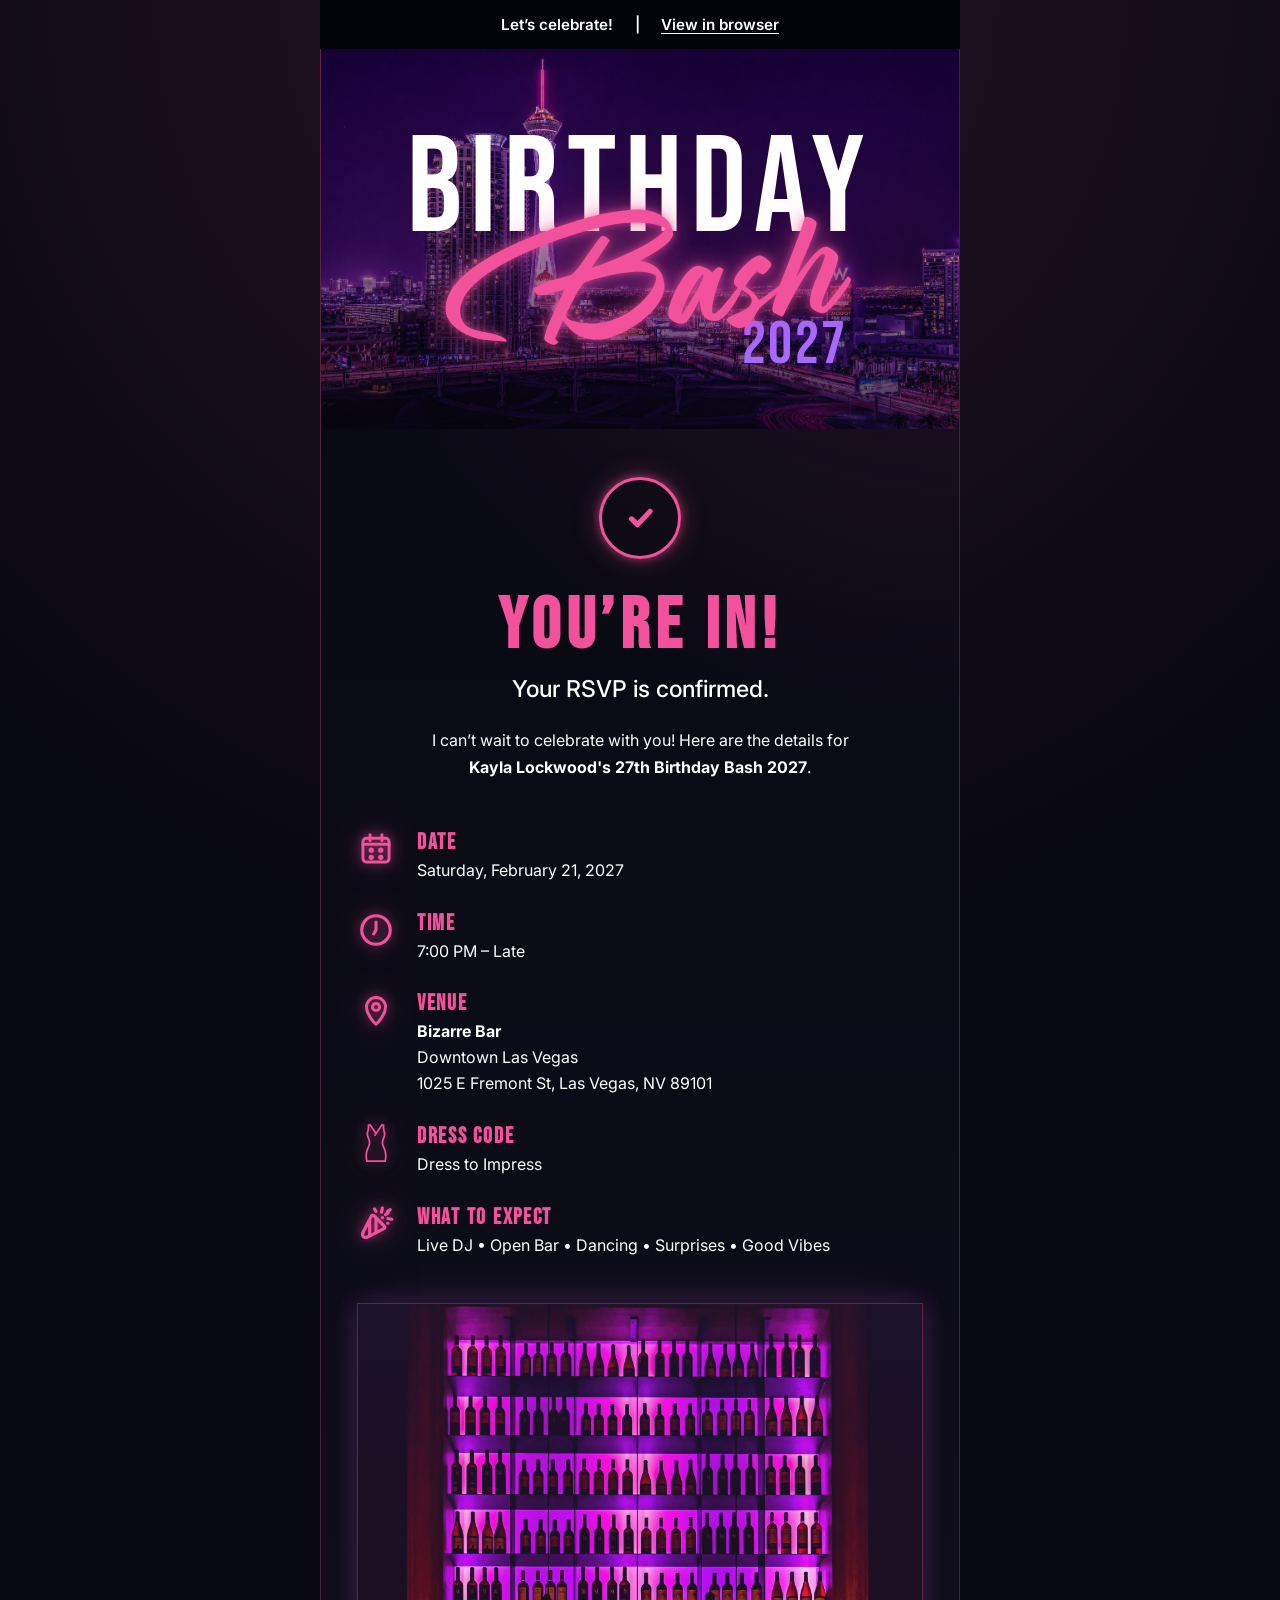
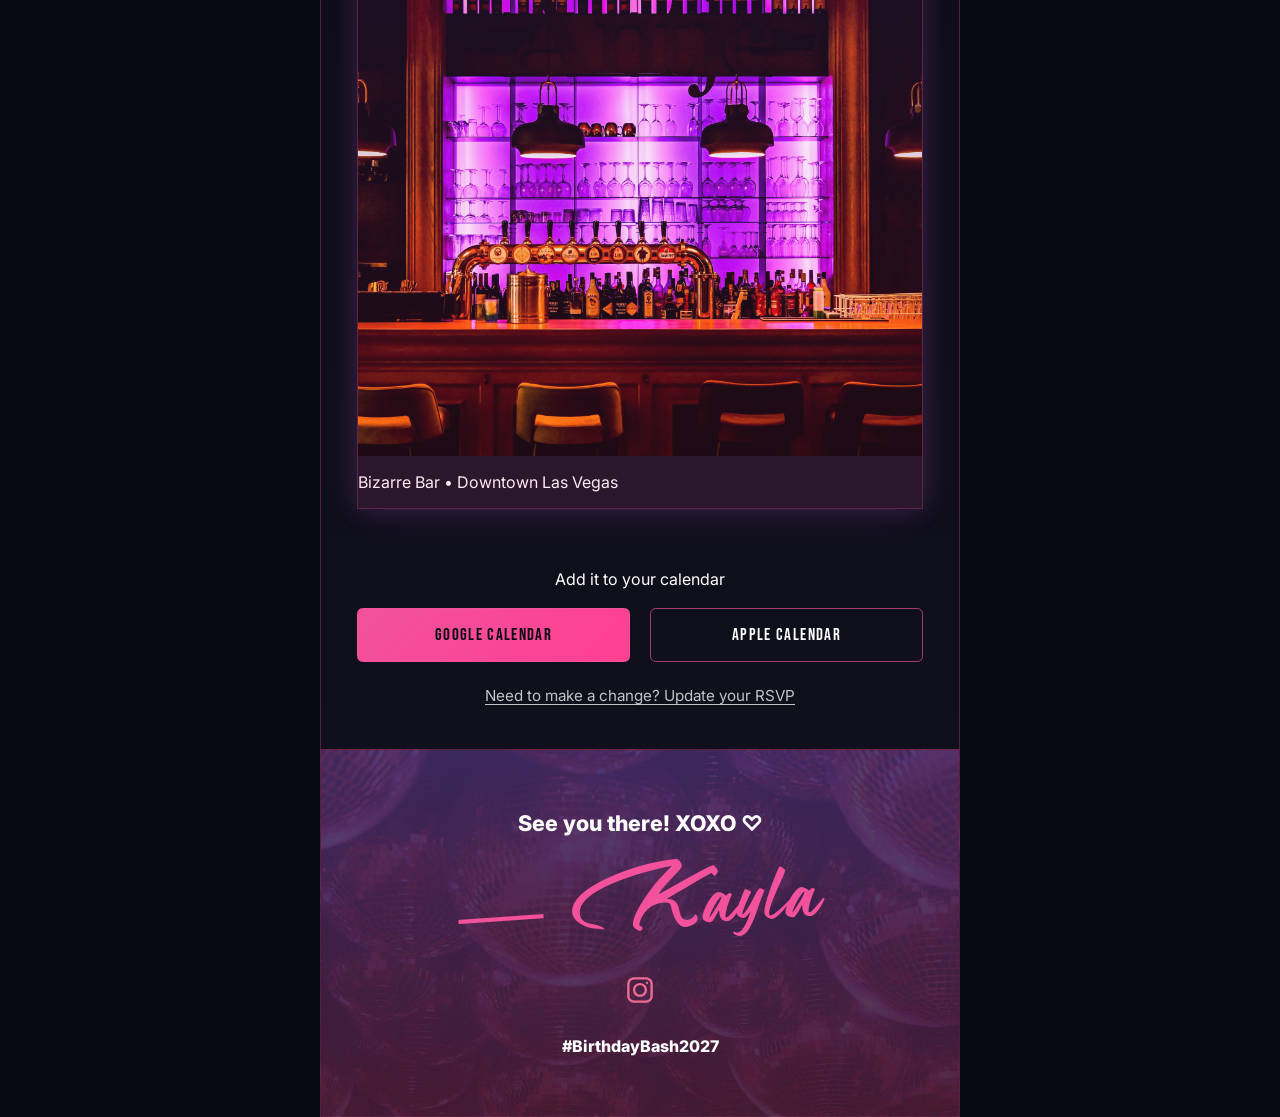
==== email.html @ fe8b3999 "Update email.html" ====
<html>
<head>
  <meta charset="UTF-8" />
  <meta name="viewport" content="width=device-width, initial-scale=1.0" />
  <title>Birthday Bash 2027 | Email Mockup</title>
  <meta name="description" content="Confirmation email mockup for Kayla Lockwood’s 27th Birthday Bash 2027">

  <meta name="keywords" content="Birthday Bash 2027, Kayla Lockwood, Las Vegas birthday party, 27th birthday, event invitation, RSVP">

  <meta name="author" content="Kayla Lockwood">

  <meta property="og:title" content="Birthday Bash 2027 | Email Mockup">
  <meta property="og:description" content="Confirmation email mockup for Kayla Lockwood’s 27th Birthday Bash 2027">
  <meta property="og:type" content="website">
  <meta property="og:image" content="./assets/confirmation-email-preview.jpg">

  <meta name="twitter:card" content="summary_large_image">
  <meta name="twitter:title" content="Birthday Bash 2027 Confirmation Email">
  <meta name="twitter:description" content="Celebrate Kayla Lockwood’s 27th birthday in Las Vegas.">
  <meta name="twitter:image" content="./assets/birthday-bash-preview.jpg">

  <link rel="icon" href="./assets/sparkle-favicon.svg" type="image/svg+xml">

  <link rel="preconnect" href="https://fonts.googleapis.com">
  <link rel="preconnect" href="https://fonts.gstatic.com" crossorigin>
  <link rel="stylesheet" href="email-style.css" />
</head>

<body>
  <div class="preheader"> <span>Let’s celebrate!</span> <span>|</span> <a href="#">View in browser</a> </div>

  <main>
    <section class="email-hero"> <div class="email-logo"> <span class="logo-top">Birthday</span> <span class="logo-script">Bash</span> <span class="logo-year">2027</span> </div> </section>

    <section class="confirmation"> <div class="checkmark" aria-hidden="true">
  <svg viewBox="0 0 64 64">
    <path d="M22 33L29 40L44 24" />
  </svg>
</div> <h1>You’re In!</h1> <h2>Your RSVP is confirmed.</h2> <p> I can’t wait to celebrate with you! Here are the details for <strong>Kayla Lockwood's 27th Birthday Bash 2027</strong>. </p> </section>

    <section class="event-details"> <div class="detail-item"> <img src="./assets/calendar.svg" class="detail-icon" alt="calendar icon"> <div> <h3>Date</h3> <p>Saturday, February 21, 2027</p> </div> </div>

        <div class="detail-item"> <img src="./assets/clock-seven-svgrepo-com.svg" class="detail-icon" alt="clock icon"> <div> <h3>Time</h3> <p>7:00 PM – Late</p> </div> </div>

        <div class="detail-item"> <img src="./assets/location.svg" class="detail-icon" alt="location icon"> <div> <h3>Venue</h3> <p><strong>Bizarre Bar</strong></p> <p>Downtown Las Vegas</p> <p>1025 E Fremont St, Las Vegas, NV 89101</p> </div> </div>
        
      <div class="detail-item"> <img src="./assets/dress-6-svgrepo-com.svg" class="detail-icon" alt="dress icon"> <div> <h3>Dress Code</h3> <p>Dress to Impress</p> </div> </div>

        <div class="detail-item"> <img src="./assets/party-svgrepo-com.svg" class="detail-icon" alt="party icon"> <div> <h3>What to Expect</h3> <p>Live DJ • Open Bar • Dancing • Surprises • Good Vibes</p> </div> </div>

      <div class="venue-image-wrapper">
  <img class="venue-image" src="./assets/pexels-lorna-pauli-1320744316-29005334.jpg" alt="Bar top with shelves of bottles">
        <p class="venue-caption">
  Bizarre Bar • Downtown Las Vegas
</p>
</div>
    </section>

    <section class="calendar-section">
  <p>Add it to your calendar</p>

  <div class="calendar-buttons">
    <a href="#" class="email-btn">Google Calendar</a>
    <a href="#" class="email-btn secondary">Apple Calendar</a>
  </div>

  <a href="#" class="update-rsvp">
    Need to make a change? Update your RSVP
  </a>
</section>
  </main>
  <footer class="email-footer">
    <p class="footer-signoff">
      See you there! XOXO ♡
      <span class="script-text">— Kayla</span>
    </p>

    <div class="social-links">
  <a href="https://instagram.com/social.sin" target="_blank">
    <img src="./assets/instagram-svgrepo-com.svg" alt="Instagram  icon">
  </a>
</div>
    
    <p>#BirthdayBash2027</p>
  </footer>
</body>
</html>
---- email-style.css ----
@import url('https://fonts.googleapis.com/css2?family=Bebas+Neue&family=Inter:wght@400;500;700;800&display=swap');

@font-face {
  font-family: "Bigtimes";
  src: url("./assets/Bigtimes.otf") format("opentype");
  font-weight: 400;
  font-style: normal;
  font-display: swap;
}

:root {
  --black: #080812;
  --navy: #10101d;
  --purple: #25112f;
  --pink: #f2529b;
  --hot-pink: #ff3f91;
  --lavender: #a56bff;
  --cream: #fff1df;
  --white: #ffffff;
}

* {
  box-sizing: border-box;
}

body {
  margin: 0;
background:
radial-gradient(circle at top, rgba(242, 82, 155, 0.12), transparent 35%),
var(--black);
color: var(--white);
font-family: "Inter", sans-serif;
}

.sparkle{
  display: inline-block;
  color: var(--pink);
  font-size: 0.58em;
  line-height: 1;
  margin-left: -0.25em;
  transform: translateY(-0.22em);
  vertical-align: top;
  text-shadow:
    0 0 8px rgba(242, 82, 155, 0.65),
    0 0 18px rgba(242, 82, 155, 0.35);
}

/* Email Container */

main {
width: min(100%, 640px);
margin: 0 auto;
background:
radial-gradient(circle at top right, rgba(242, 82, 155, 0.14), transparent 28%),
linear-gradient(180deg, #080812, #10101d);
border-left: 1px solid rgba(242, 82, 155, 0.28);
border-right: 1px solid rgba(242, 82, 155, 0.28);
overflow: hidden;
}

/* Preheader */

.preheader {
  width: min(100%, 640px);
  margin: 0 auto;
  display: flex;
  justify-content: center;
  gap: 1.35rem;
  padding: 0.95rem 1rem;
  background: #03030a;
  color: var(--white);
  font-size: 0.95rem;
  font-weight: 600;
}

.preheader a {
  color: var(--white);
  text-underline-offset: 3px;
}

/* Hero */

.email-hero {
  min-height: 380px;
  display: grid;
  place-items: center;
  text-align: center;
  padding: 3rem 1.5rem 4rem;
  background:
    linear-gradient(rgba(8, 8, 18, 0.08), rgba(8, 8, 18, 0.68)),
    url("./assets/Purple Vegas.png") center / cover no-repeat;
}

.email-logo {
  position: relative;
  width: fit-content;
  margin: 0 auto;
  font-family: "Bebas Neue", sans-serif;
  text-transform: uppercase;
  line-height: 0.75;
  text-align: left;
}

.logo-top {
  display: block;
  color: var(--white);
  font-size: clamp(5.5rem, 21vw, 8.5rem);
  letter-spacing: 0.06em;
}

.logo-script {
  display: block;
  position: relative;
  z-index: 2;
  margin-top: -0.18em;
  margin-left: 0.23em;
  color: var(--pink);
  font-family: "Bigtimes", cursive;
  font-weight: 400;
  font-synthesis: none;
  -webkit-font-smoothing: antialiased;
  font-size: clamp(6.5rem, 25vw, 10rem);
  line-height: 0.68;
  text-transform: none;
  letter-spacing: 0;
  transform: rotate(-5deg);
  text-shadow:
    0 0 8px rgba(242, 82, 155, 0.7),
    0 0 24px rgba(242, 82, 155, 0.45),
    0 0 42px rgba(242, 82, 155, 0.25);
}

.logo-year {
  position: absolute;
  right: .43em;
  bottom: -0.76em;
  z-index: 1;
  color: var(--lavender);
  font-size: clamp(2.25rem, 7vw, 3.75rem);
  letter-spacing: 0.04em;
}

/* Confirmation */

.confirmation {
padding: 3rem 2rem 1.5rem;
text-align: center;
}

.checkmark {
  width: 82px;
  height: 82px;
  margin: 0 auto 1.5rem;
  display: grid;
  place-items: center;
  border: 3px solid var(--pink);
  border-radius: 999px;
  box-shadow:
    0 0 10px rgba(242, 82, 155, 0.55),
    0 0 28px rgba(242, 82, 155, 0.28);
}

.checkmark svg {
  width: 54px;
  height: 54px;
}

.checkmark path {
  fill: none;
  stroke: var(--pink);
  stroke-width: 6;
  stroke-linecap: round;
  stroke-linejoin: round;
}

h1,
h3,
.email-btn {
font-family: "Bebas Neue", sans-serif;
letter-spacing: 0.08em;
}

.confirmation h1 {
margin: 0;
color: var(--pink);
font-size: clamp(3rem, 10vw, 4.5rem);
text-transform: uppercase;
}

.confirmation h2 {
margin: 0.3rem 0 1.5rem;
color: var(--white);
font-family: "Inter", sans-serif;
font-size: 1.45rem;
letter-spacing: 0;
font-weight: 500;
}

.confirmation p {
max-width: 460px;
margin: 0 auto;
line-height: 1.7;
}

/* Event Details */

.event-details {
padding: 1.5rem 2.25rem 2.25rem;
}

.detail-item {
display: grid;
grid-template-columns: 44px 1fr;
gap: 1rem;
margin-bottom: 1.65rem;
}

.detail-icon {
width: 38px;
height: 38px;
filter:
drop-shadow(0 0 6px rgba(242, 82, 155, 0.55))
drop-shadow(0 0 16px rgba(242, 82, 155, 0.3));
}

.detail-item h3 {
margin: 0 0 0.25rem;
color: var(--pink);
font-size: 1.35rem;
text-transform: uppercase;
}

.detail-item p {
margin: 0.15rem 0;
line-height: 1.45;
}

.detail-item strong {
color: var(--white);
}

.venue-image-wrapper {
  position: relative;
  overflow: hidden;
  margin-top: 2.75rem;

  border: 1px solid rgba(242, 82, 155, 0.35);

  box-shadow:
    0 0 24px rgba(165, 107, 255, 0.16),
    0 0 40px rgba(242, 82, 155, 0.12);
}

.venue-image-wrapper::after {
  content: "";
  position: absolute;
  inset: 0;

  background:
  linear-gradient(
    rgba(165, 107, 255, 0.16),
    rgba(242, 82, 155, 0.12)
  );

  pointer-events: none;
}

.venue-image {
  width: 100%;
  display: block;
}

/* Calendar Buttons */

.calendar-section {
padding: 1.5rem 2.25rem 2.75rem;
text-align: center;
}

.calendar-section p {
margin: 0 0 1.2rem;
}

.calendar-buttons {
display: grid;
grid-template-columns: 1fr 1fr;
gap: 1.25rem;
}

.email-btn {
display: block;
padding: 1rem;
color: var(--black);
background: linear-gradient(135deg, var(--pink), var(--hot-pink));
border: 1px solid var(--pink);
border-radius: 0.35rem;
text-decoration: none;
text-transform: uppercase;
font-size: 1.05rem;
}

.email-btn.secondary {
color: var(--white);
background: transparent;
border: 1px solid rgba(242, 82, 155, 0.65);
}

.update-rsvp {
  display: inline-block;
  margin-top: 1.5rem;
  color: rgba(255,255,255,.75);
  font-size: 0.95rem;
  text-decoration: underline;
  text-underline-offset: 3px;
}

/* Footer */

.email-footer {
  position: relative;
  overflow: hidden;
  width: min(100%, 640px);
  margin: 0 auto;
  padding: 3.75rem 2rem;
  text-align: center;

  background:
    linear-gradient(
    rgba(8, 8, 18, 0.82),
    rgba(8, 8, 18, 0.88)
  ),
  linear-gradient(
    rgba(165, 107, 255, 0.12),
    rgba(242, 82, 155, 0.12)
  ),
    url("./assets/pexels-pavel-kuznetsov-2150677419-31266655.jpg");

  background-size: cover;
  background-position: center;

  border: 1px solid rgba(242, 82, 155, 0.28);
  border-top: 1px solid rgba(242, 82, 155, 0.35);
}

.email-footer::before {
  content: "";
  position: absolute;
  inset: 0;

  background:
    linear-gradient(
      rgba(165, 107, 255, 0.30),
      rgba(242, 82, 155, 0.22)
    );

  pointer-events: none;
}

.email-footer > * {
  position: relative;
  z-index: 1;
}

.footer-signoff {
  display: flex;
  flex-direction: column;
  align-items: center;
  gap: 1.5rem;
  margin: 0 0 2.5rem;
  color: var(--white);
  font-weight: 800;
  font-size: 1.35rem;
}

.script-text {
  font-family: "Bigtimes", cursive;
  color: var(--pink);
  font-size: clamp(3.25rem, 12vw, 5.25rem);
  line-height: 0.9;
  letter-spacing: 0;
  font-weight: 400;
  font-synthesis: none;
  -webkit-font-smoothing: antialiased;
  transform: rotate(-4deg);
}

.email-footer > p:last-child {
  margin: 0;
  color: var(--white);
  font-weight: 800;
}

.social-links {
  margin-bottom: 2rem;
}

.social-links a {
  display: inline-flex;
  align-items: center;
  justify-content: center;
}

.social-links img {
  width: 28px;
  height: 28px;

  filter:
    brightness(0)
    saturate(100%)
    invert(61%)
    sepia(78%)
    saturate(1894%)
    hue-rotate(303deg)
    brightness(101%)
    contrast(94%);

  opacity: .95;
}

.social-links img:hover {
  opacity: 1;
}

/* Responsive */

@media (max-width: 520px) {
.calendar-buttons {
grid-template-columns: 1fr;
}

.event-details,
.calendar-section,
.confirmation {
padding-left: 1.5rem;
padding-right: 1.5rem;
}

.detail-item {
grid-template-columns: 38px 1fr;
}

.detail-icon {
width: 34px;
height: 34px;
}
}
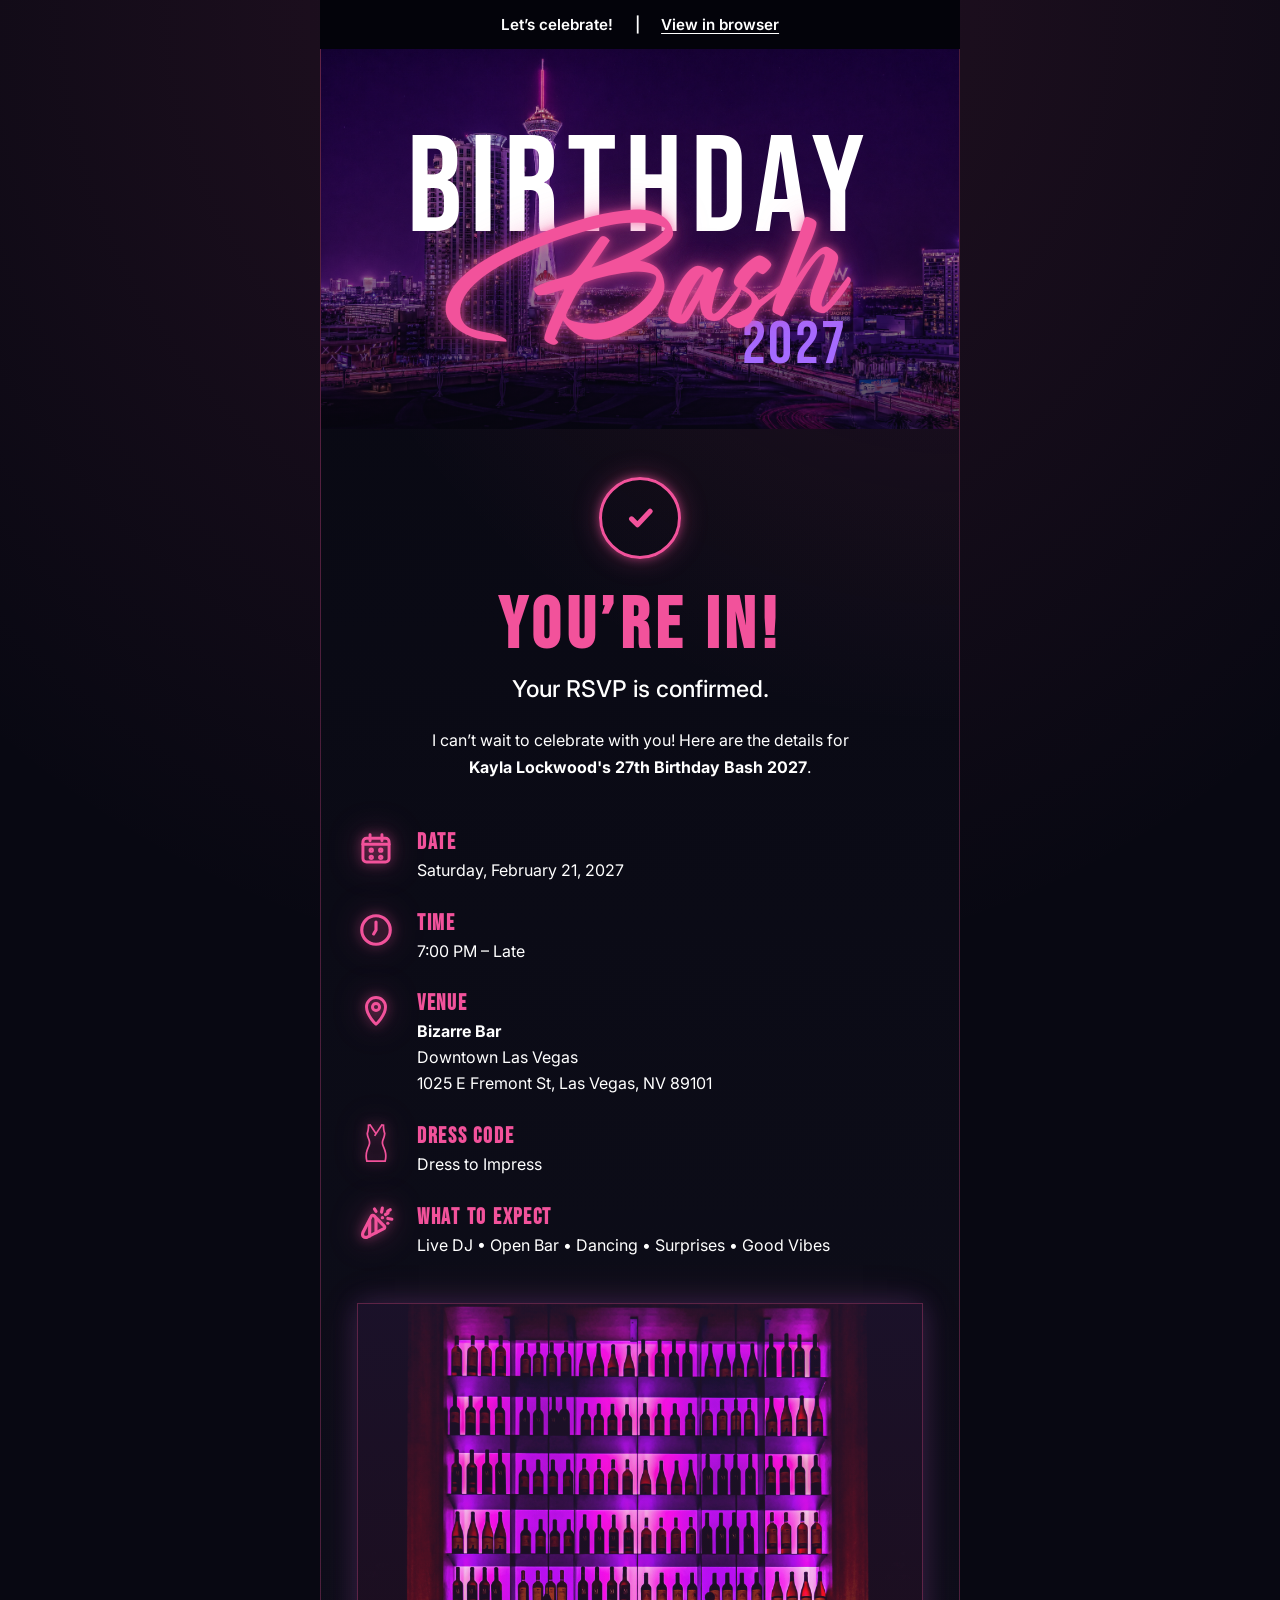
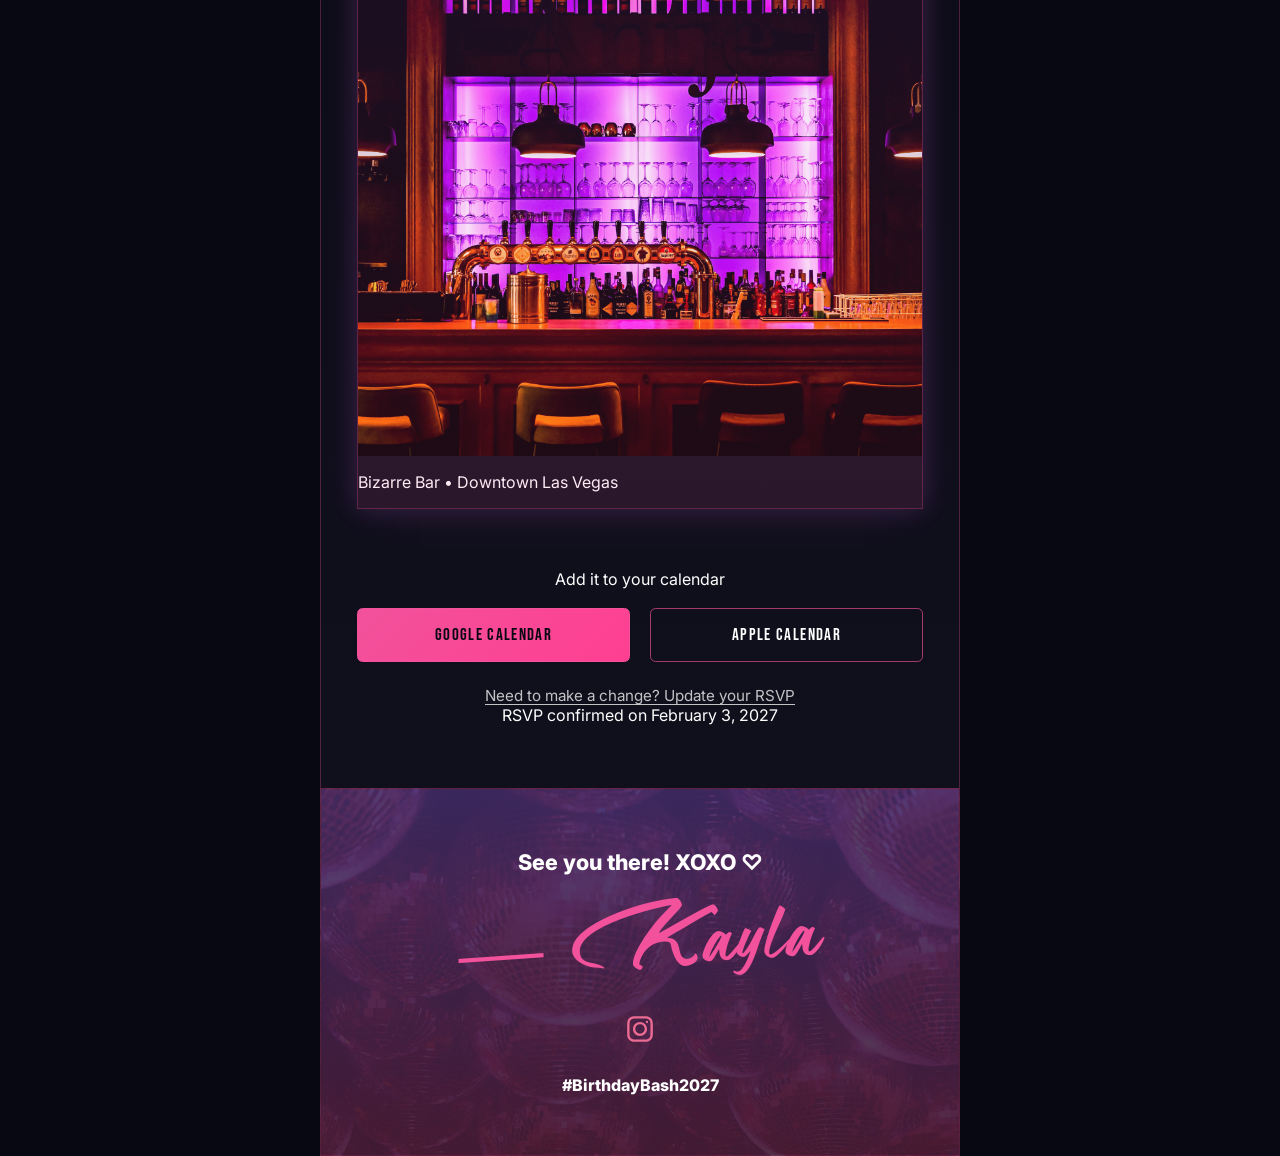
==== commit 362ccb1a: "Add confirmation ID to RSVP email" ====
--- a/email.html
+++ b/email.html
@@ -67,6 +67,10 @@
   <a href="#" class="update-rsvp">
     Need to make a change? Update your RSVP
   </a>
+
+      <p class="confirmation-id">
+  RSVP confirmed on February 3, 2027
+</p>
 </section>
   </main>
   <footer class="email-footer">
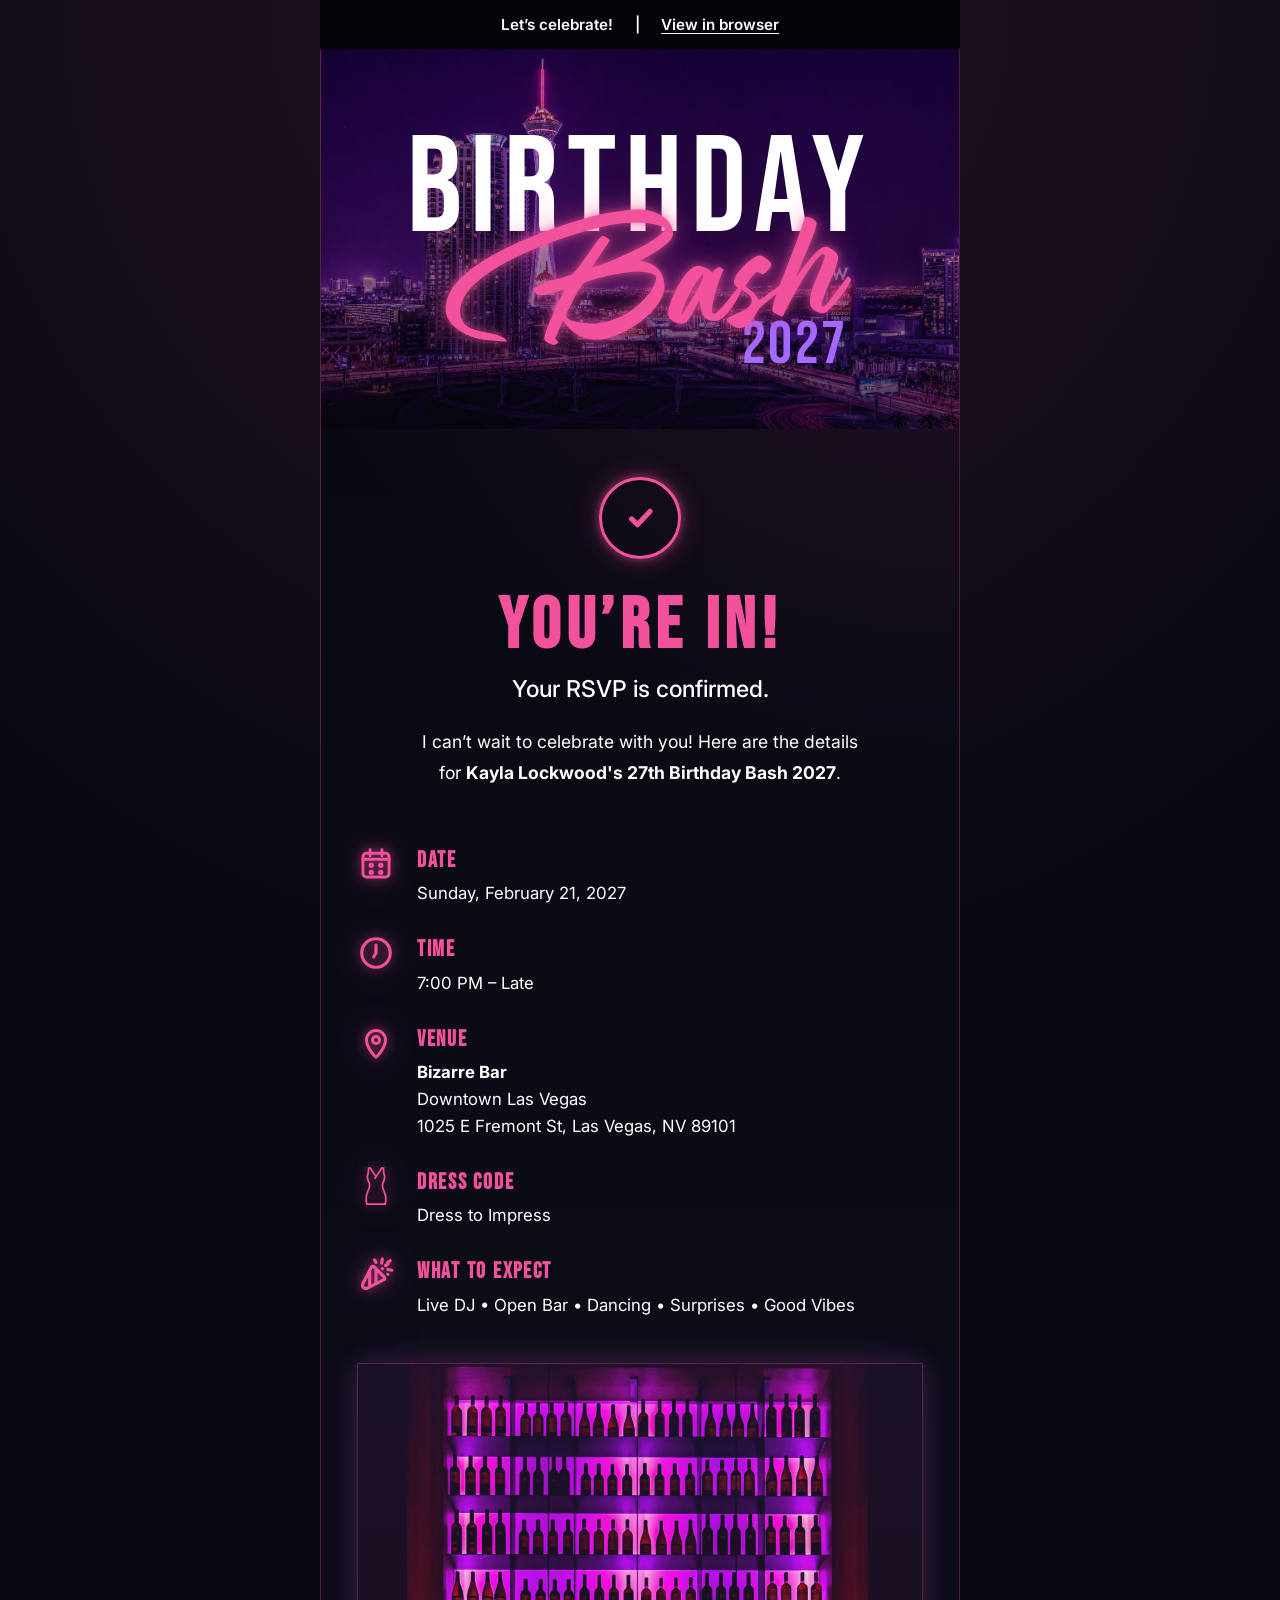
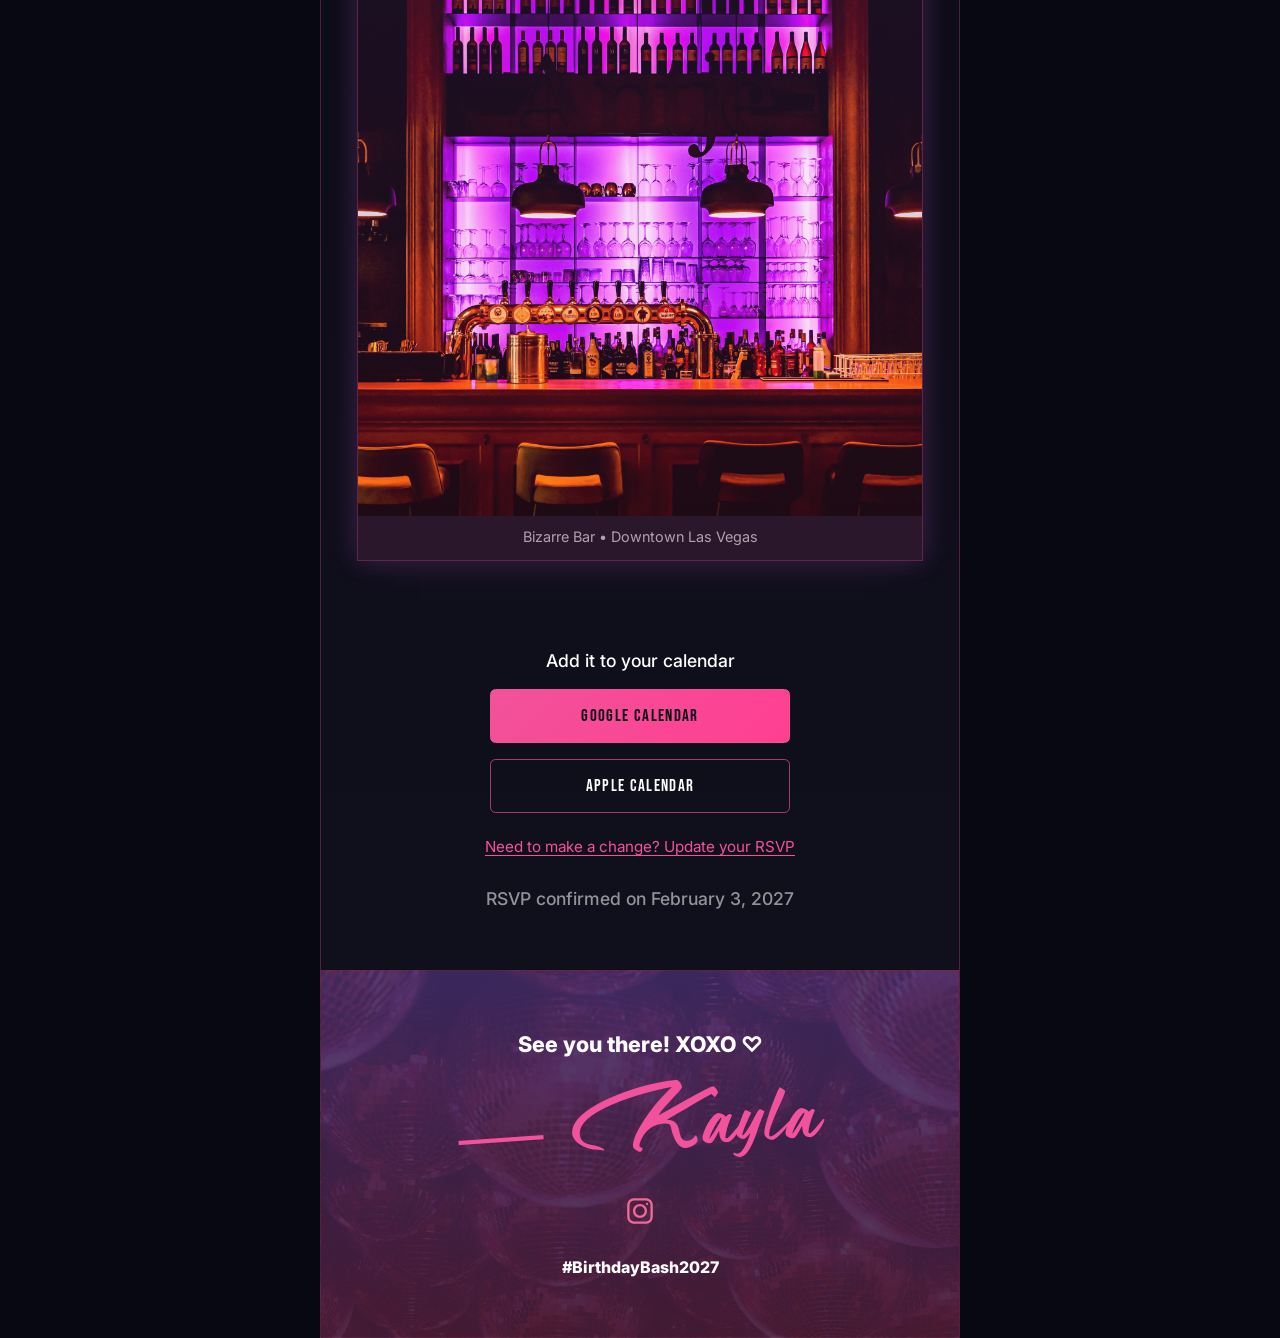
==== commit b9fdd758: "Update event date in email confirmation" ====
--- a/email.html
+++ b/email.html
@@ -38,7 +38,7 @@
   </svg>
 </div> <h1>You’re In!</h1> <h2>Your RSVP is confirmed.</h2> <p> I can’t wait to celebrate with you! Here are the details for <strong>Kayla Lockwood's 27th Birthday Bash 2027</strong>. </p> </section>
 
-    <section class="event-details"> <div class="detail-item"> <img src="./assets/calendar.svg" class="detail-icon" alt="calendar icon"> <div> <h3>Date</h3> <p>Saturday, February 21, 2027</p> </div> </div>
+    <section class="event-details"> <div class="detail-item"> <img src="./assets/calendar.svg" class="detail-icon" alt="calendar icon"> <div> <h3>Date</h3> <p>Sunday, February 21, 2027</p> </div> </div>
 
         <div class="detail-item"> <img src="./assets/clock-seven-svgrepo-com.svg" class="detail-icon" alt="clock icon"> <div> <h3>Time</h3> <p>7:00 PM – Late</p> </div> </div>
 
--- a/email-style.css
+++ b/email-style.css
@@ -199,13 +199,21 @@
 .confirmation p {
 max-width: 460px;
 margin: 0 auto;
-line-height: 1.7;
+font-size: 1.1rem;
+  line-height: 1.75;
+}
+
+.confirmation-id {
+  font-size: .8rem;
+  color: rgba(255,255,255,.55);
+  text-align: center;
+  margin-top: 2rem;
 }
 
 /* Event Details */
 
 .event-details {
-padding: 1.5rem 2.25rem 2.25rem;
+padding: 2rem 2.25rem 3rem;
 }
 
 .detail-item {
@@ -213,6 +221,8 @@
 grid-template-columns: 44px 1fr;
 gap: 1rem;
 margin-bottom: 1.65rem;
+  font-size: 1.05rem;
+  line-height: 1.5;
 }
 
 .detail-icon {
@@ -270,6 +280,13 @@
   display: block;
 }
 
+.venue-caption {
+  margin-top: .75rem;
+  text-align: center;
+  color: rgba(255,255,255,.65);
+  font-size: .9rem;
+}
+
 /* Calendar Buttons */
 
 .calendar-section {
@@ -278,7 +295,8 @@
 }
 
 .calendar-section p {
-margin: 0 0 1.2rem;
+font-size: 1.1rem;
+  font-weight: 500;
 }
 
 .calendar-buttons {
@@ -308,7 +326,7 @@
 .update-rsvp {
   display: inline-block;
   margin-top: 1.5rem;
-  color: rgba(255,255,255,.75);
+  color: var(--pink);
   font-size: 0.95rem;
   text-decoration: underline;
   text-underline-offset: 3px;
@@ -417,31 +435,224 @@
   opacity: .95;
 }
 
-.social-links img:hover {
-  opacity: 1;
-}
-
-/* Responsive */
-
-@media (max-width: 520px) {
+
+/* Responsive Refinements */
+
+img {
+  max-width: 100%;
+  height: auto;
+}
+
+body {
+  min-width: 320px;
+}
+
+.preheader,
+main,
+.email-footer {
+  width: min(100%, 640px);
+}
+
+/* Tablet / narrow email preview */
+@media (max-width: 640px) {
+  .preheader {
+    font-size: 0.85rem;
+    gap: 0.9rem;
+    padding: 0.8rem 0.75rem;
+  }
+
+  .email-hero {
+    min-height: clamp(260px, 68vw, 360px);
+    padding: 2rem 1rem 3rem;
+  }
+
+  .logo-top {
+    font-size: clamp(4rem, 16vw, 6rem);
+  }
+
+  .logo-script {
+    font-size: clamp(4.75rem, 19vw, 7rem);
+    margin-left: 0.2em;
+  }
+
+  .logo-year {
+    font-size: clamp(1.8rem, 6vw, 3rem);
+    right: 0.45em;
+    bottom: -0.72em;
+  }
+
+  .confirmation {
+    padding: 2.5rem 1.5rem 1.25rem;
+  }
+
+  .confirmation h1 {
+    font-size: clamp(2.75rem, 12vw, 4rem);
+  }
+
+  .confirmation h2 {
+    font-size: 1.25rem;
+  }
+
+  .confirmation p {
+    font-size: 1rem;
+  }
+
+  .event-details,
+  .calendar-section {
+    padding-left: 1.5rem;
+    padding-right: 1.5rem;
+  }
+
+  .calendar-buttons {
+    grid-template-columns: 1fr;
+    gap: 0.9rem;
+  }
+
+  .email-footer {
+    padding: 3rem 1.5rem;
+  }
+}
+
+/* Small phones */
+@media (max-width: 420px) {
+  .preheader {
+    font-size: 0.78rem;
+    gap: 0.65rem;
+  }
+
+  .email-hero {
+    min-height: 245px;
+  }
+
+  .logo-top {
+    font-size: clamp(3.3rem, 16vw, 4.25rem);
+  }
+
+  .logo-script {
+    font-size: clamp(4rem, 20vw, 5.25rem);
+    margin-top: -0.16em;
+    margin-left: 0.18em;
+  }
+
+  .logo-year {
+    font-size: clamp(1.5rem, 7vw, 2.25rem);
+    right: 0.45em;
+    bottom: -0.7em;
+  }
+
+  .checkmark {
+    width: 70px;
+    height: 70px;
+  }
+
+  .checkmark svg {
+    width: 46px;
+    height: 46px;
+  }
+
+  .detail-item {
+    grid-template-columns: 34px 1fr;
+    gap: 0.8rem;
+    font-size: 0.95rem;
+  }
+
+  .detail-icon {
+    width: 30px;
+    height: 30px;
+  }
+
+  .detail-item h3 {
+    font-size: 1.15rem;
+  }
+
+  .email-btn {
+    font-size: 0.95rem;
+    padding: 0.9rem;
+  }
+
+  .script-text {
+    font-size: clamp(3rem, 18vw, 4rem);
+  }
+}
+
+/* Extra tiny phones */
+@media (max-width: 320px) {
+  .preheader {
+    flex-wrap: wrap;
+    row-gap: 0.35rem;
+  }
+
+  .logo-top {
+    font-size: 3rem;
+  }
+
+  .logo-script {
+    font-size: 3.65rem;
+  }
+
+  .confirmation h1 {
+    font-size: 2.5rem;
+  }
+
+  .event-details,
+  .calendar-section,
+  .confirmation {
+    padding-left: 1.1rem;
+    padding-right: 1.1rem;
+  }
+}
+
+html,
+body {
+  width: 100%;
+  max-width: 100%;
+  overflow-x: hidden;
+}
+
+.preheader,
+main,
+.email-footer {
+  width: 100%;
+  max-width: 640px;
+}
+
+.email-logo,
+.logo-top,
+.logo-script,
+.logo-year,
+.script-text,
+.footer-signoff,
+.update-rsvp,
+.confirmation-id {
+  max-width: 100%;
+}
+
+.calendar-section {
+  text-align: center;
+}
+
 .calendar-buttons {
-grid-template-columns: 1fr;
-}
-
-.event-details,
-.calendar-section,
-.confirmation {
-padding-left: 1.5rem;
-padding-right: 1.5rem;
-}
-
-.detail-item {
-grid-template-columns: 38px 1fr;
-}
-
-.detail-icon {
-width: 34px;
-height: 34px;
-}
-}
-
+  display: grid;
+  grid-template-columns: 1fr;
+  gap: 1rem;
+
+  width: 100%;
+  max-width: 300px;
+  margin: 0 auto;
+}
+
+.email-btn {
+  width: 100%;
+}
+
+.venue-image-wrapper {
+  width: 100%;
+  max-width: 100%;
+  margin: 2.75rem auto 0;
+}
+
+.venue-image {
+  display: block;
+  width: 100%;
+  height: auto;
+}
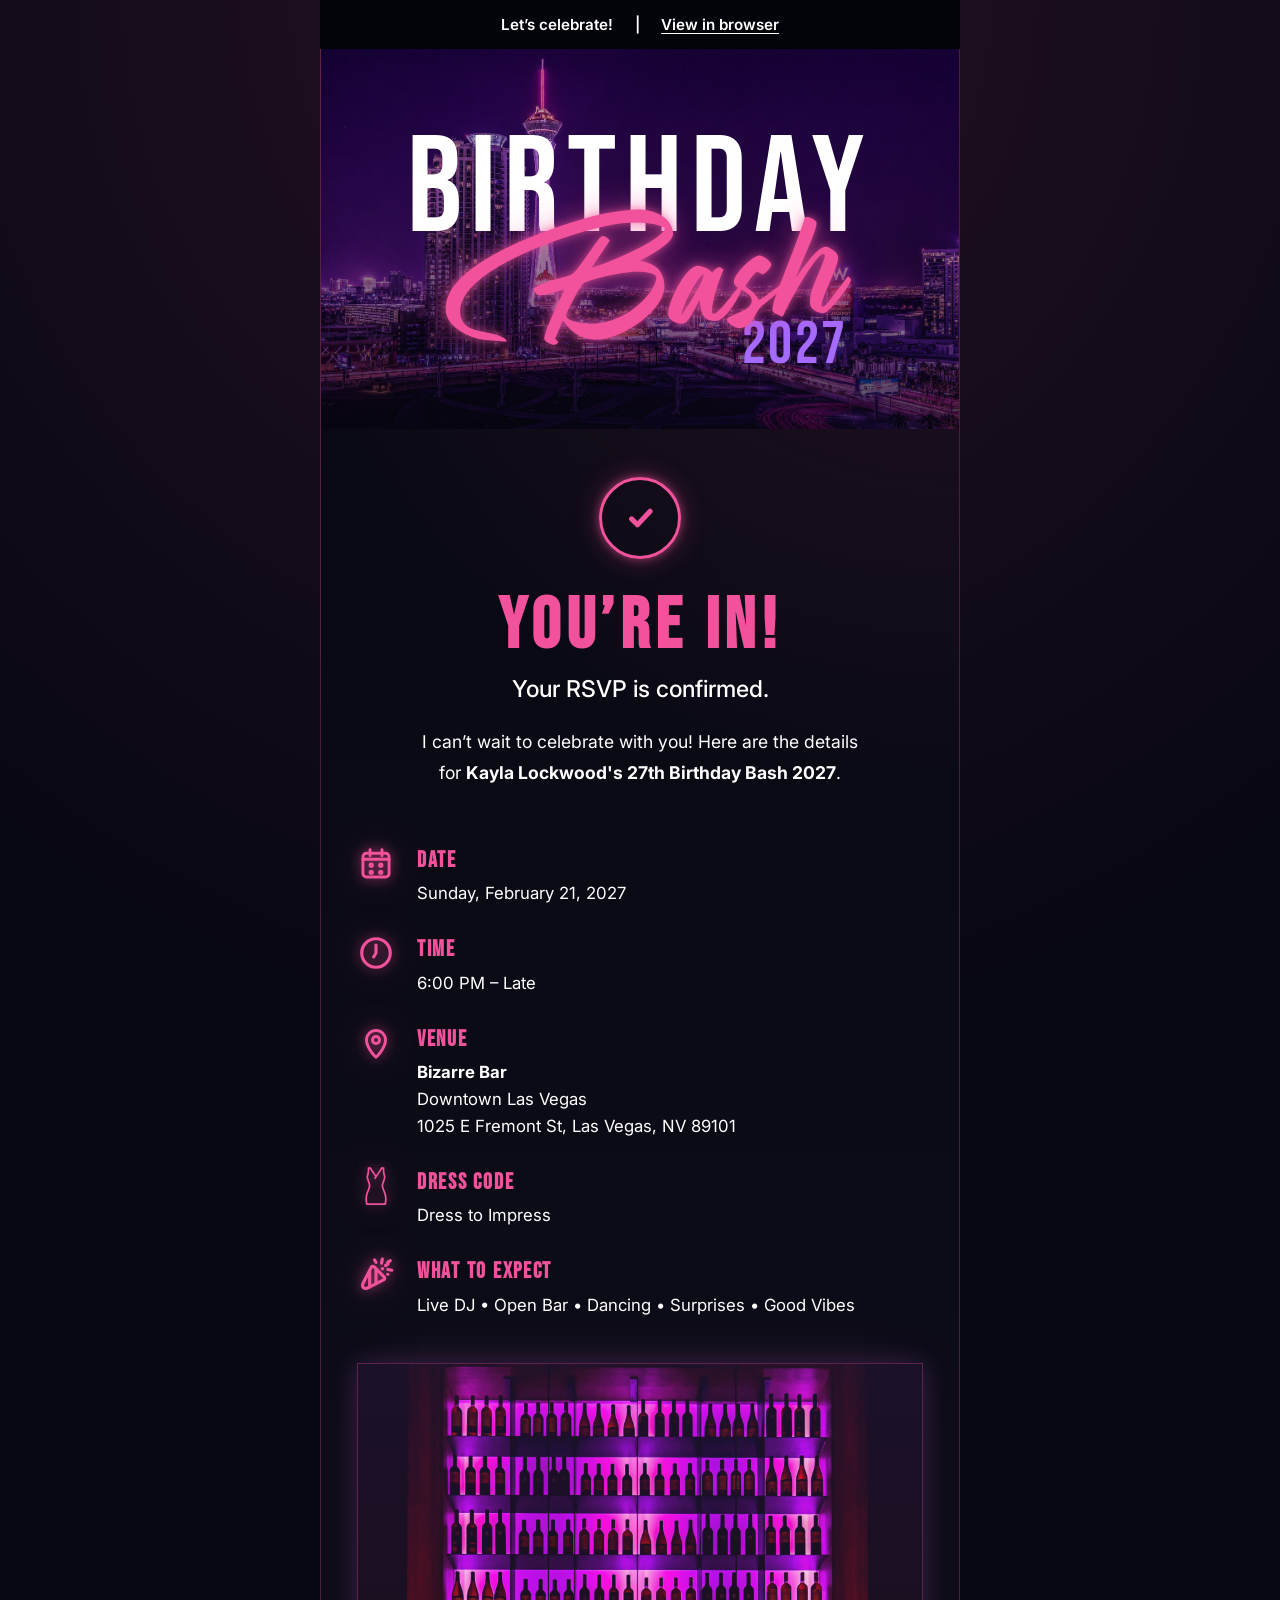
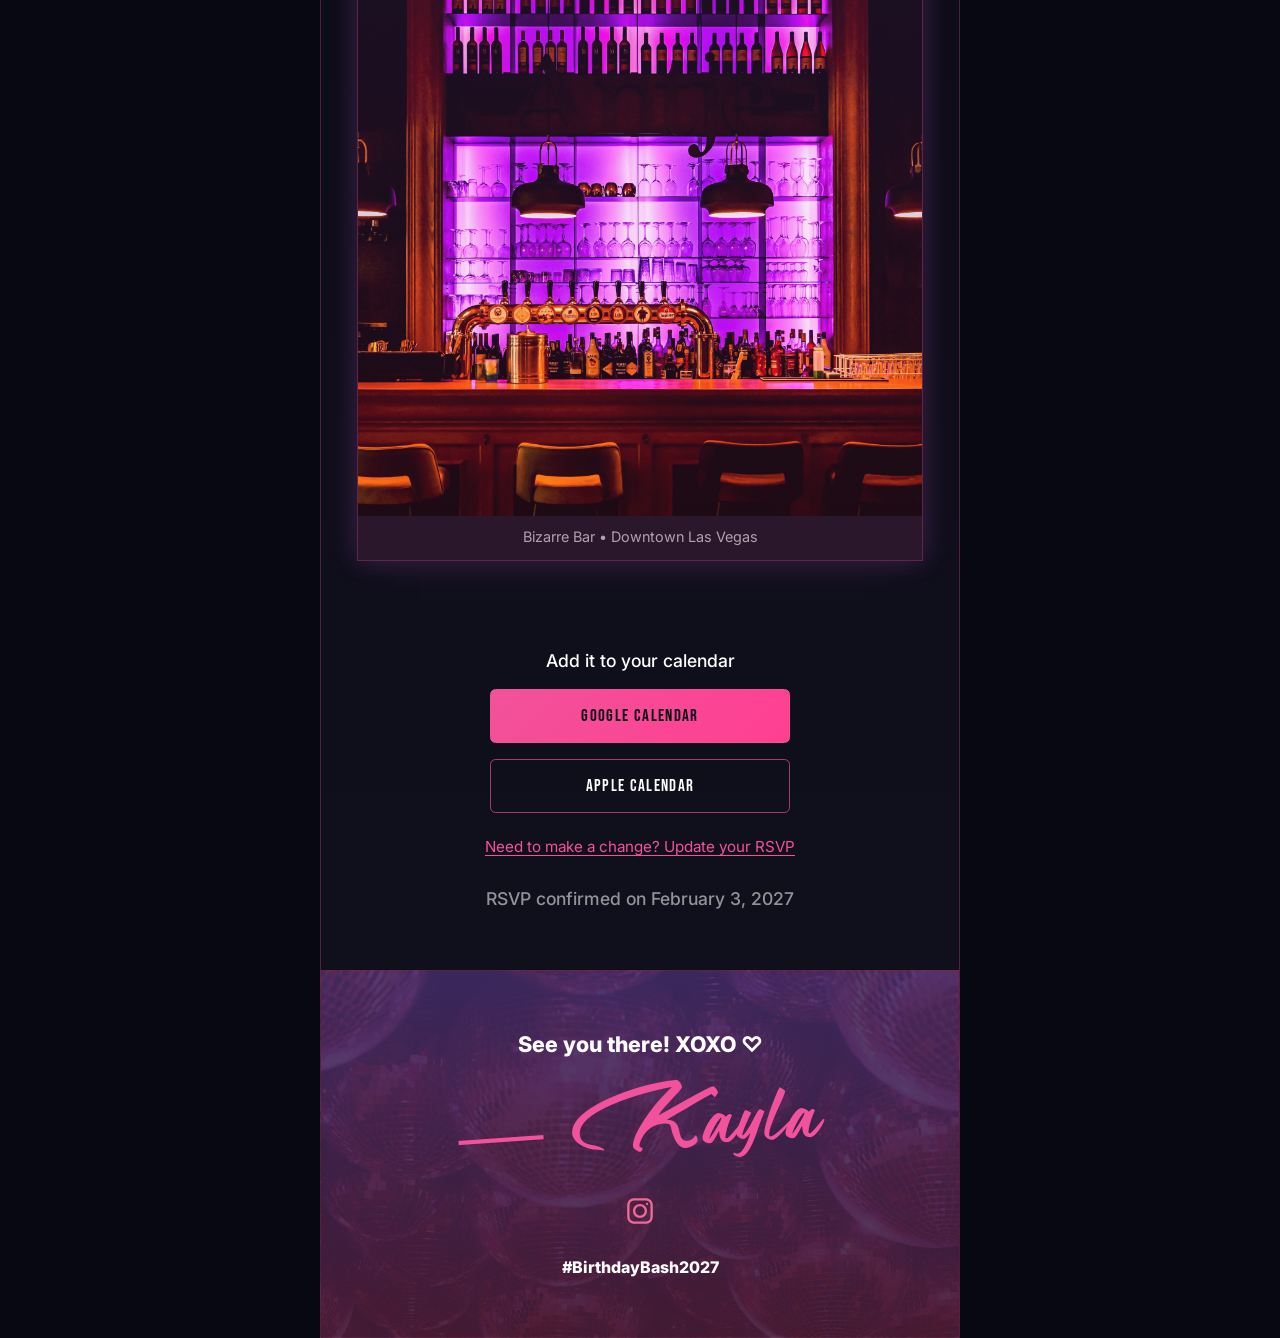
==== commit 3cd24111: "Update event time to 6:00 PM" ====
--- a/email.html
+++ b/email.html
@@ -40,7 +40,7 @@
 
     <section class="event-details"> <div class="detail-item"> <img src="./assets/calendar.svg" class="detail-icon" alt="calendar icon"> <div> <h3>Date</h3> <p>Sunday, February 21, 2027</p> </div> </div>
 
-        <div class="detail-item"> <img src="./assets/clock-seven-svgrepo-com.svg" class="detail-icon" alt="clock icon"> <div> <h3>Time</h3> <p>7:00 PM – Late</p> </div> </div>
+        <div class="detail-item"> <img src="./assets/clock-seven-svgrepo-com.svg" class="detail-icon" alt="clock icon"> <div> <h3>Time</h3> <p>6:00 PM – Late</p> </div> </div>
 
         <div class="detail-item"> <img src="./assets/location.svg" class="detail-icon" alt="location icon"> <div> <h3>Venue</h3> <p><strong>Bizarre Bar</strong></p> <p>Downtown Las Vegas</p> <p>1025 E Fremont St, Las Vegas, NV 89101</p> </div> </div>
         
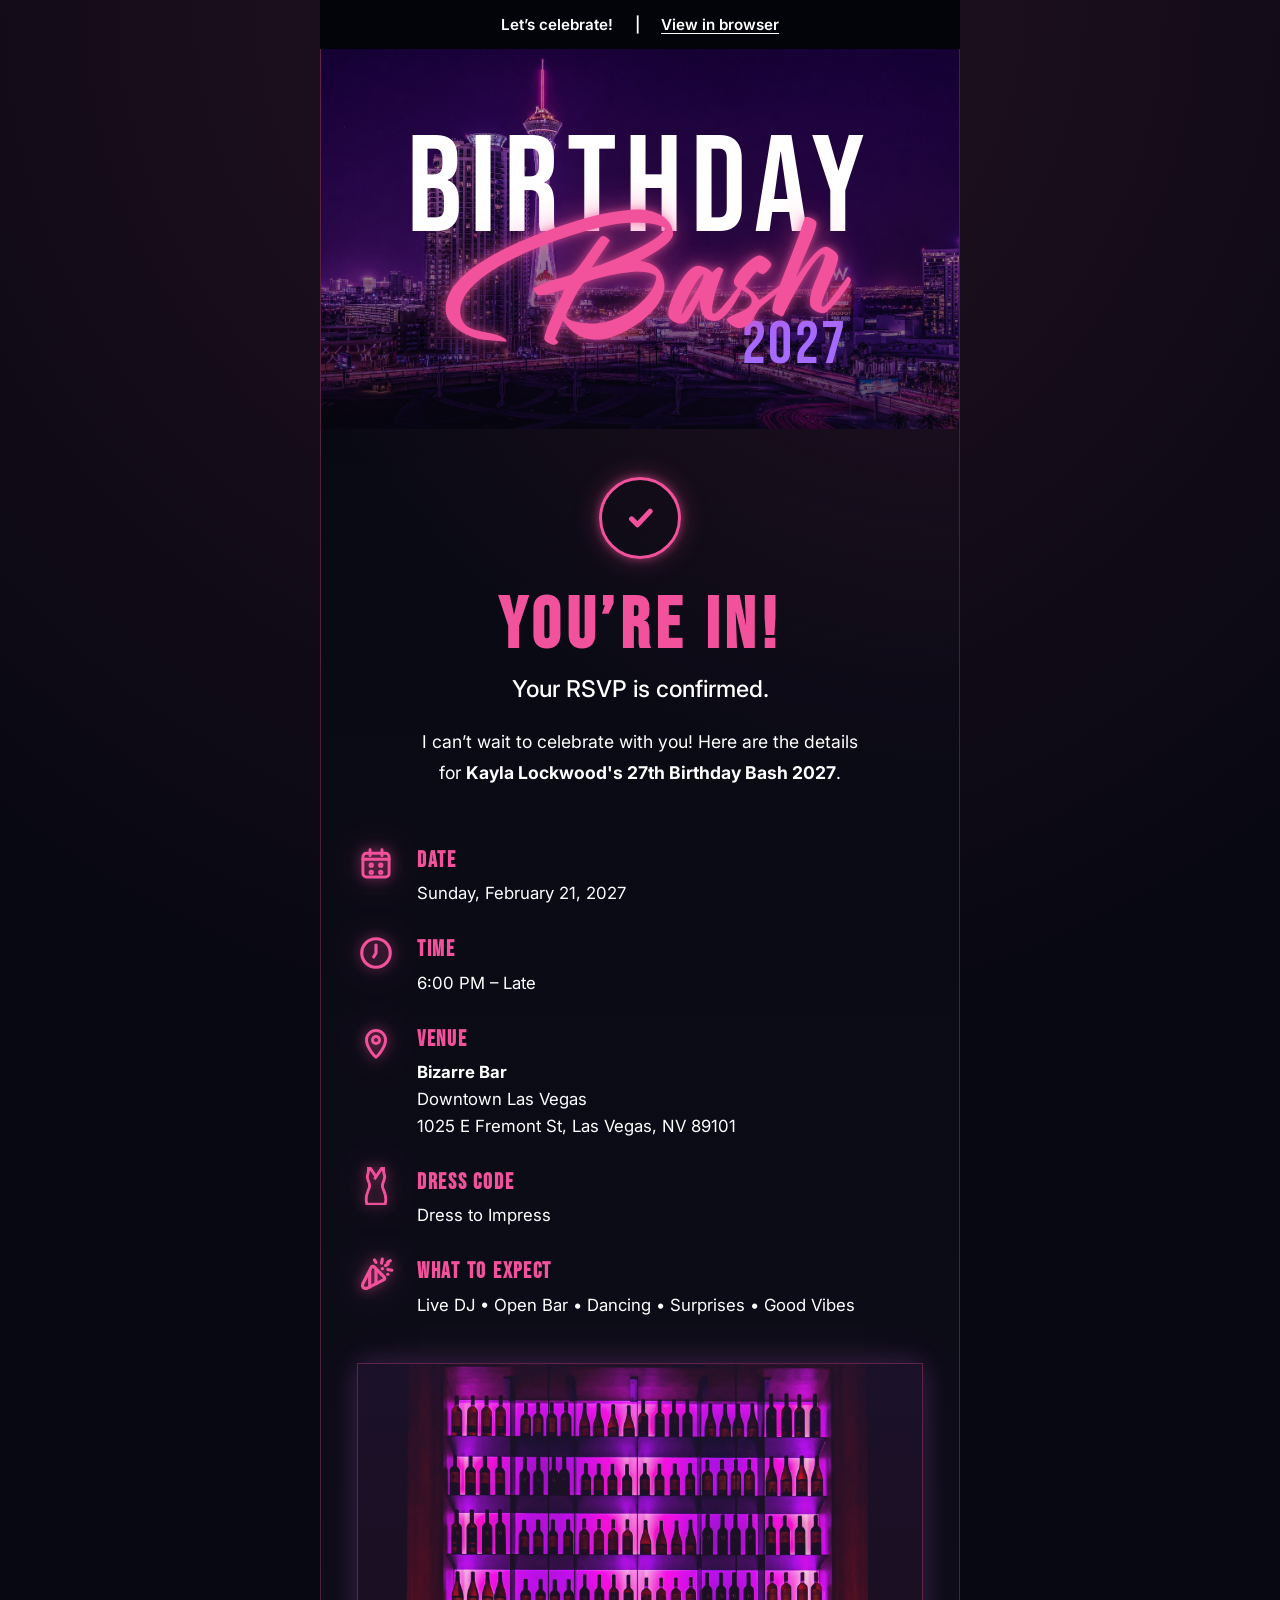
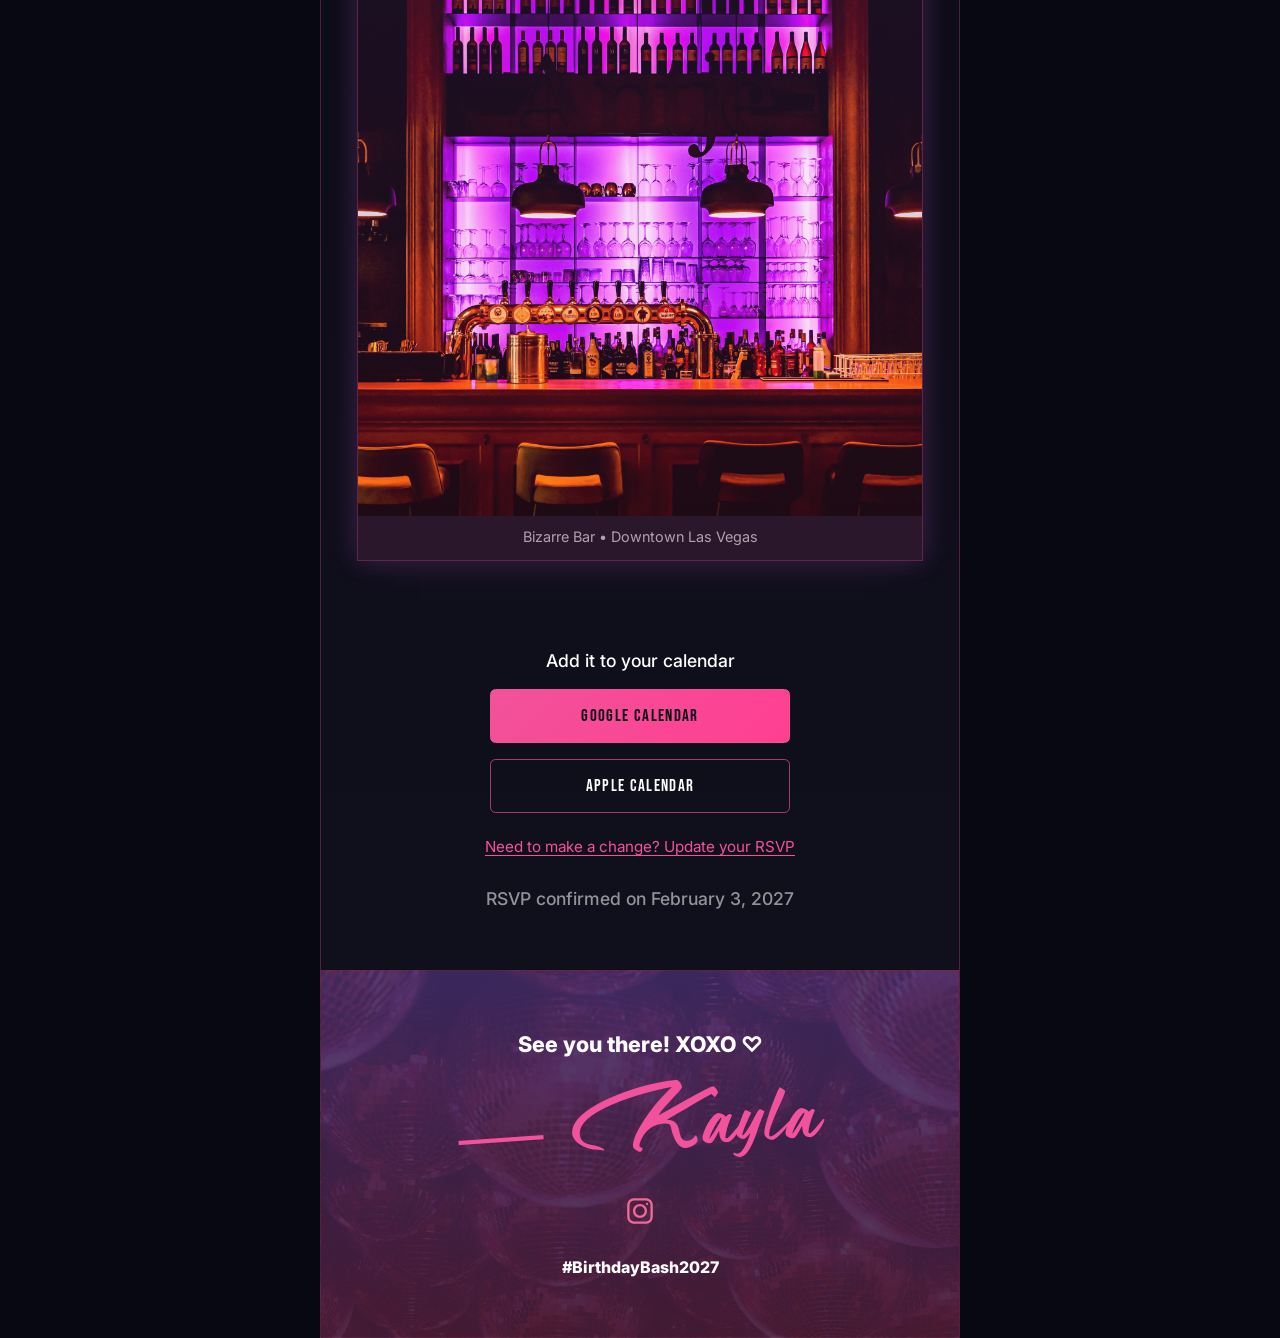
==== commit 323da8a0: "Highlight RSVP date with span tag" ====
--- a/email.html
+++ b/email.html
@@ -69,7 +69,7 @@
   </a>
 
       <p class="confirmation-id">
-  RSVP confirmed on February 3, 2027
+  RSVP confirmed on <span>February 3, 2027</span>
 </p>
 </section>
   </main>
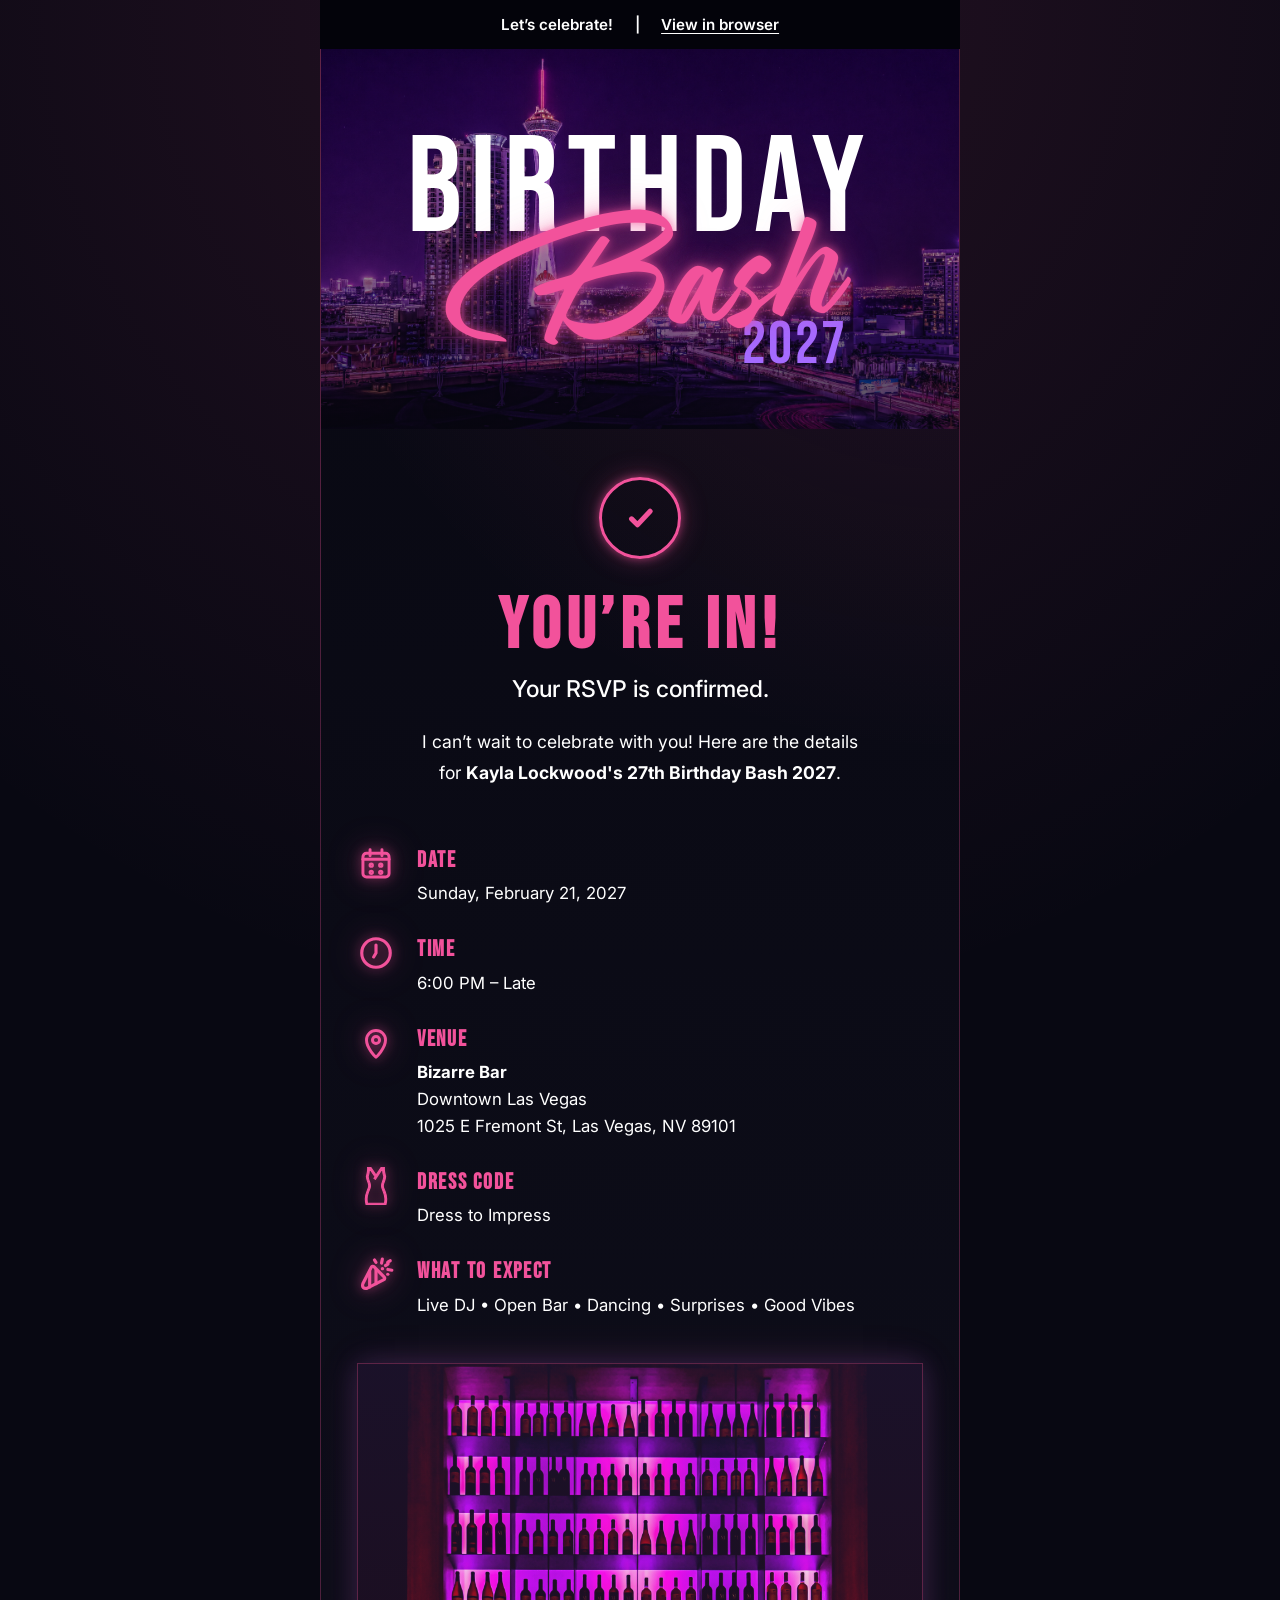
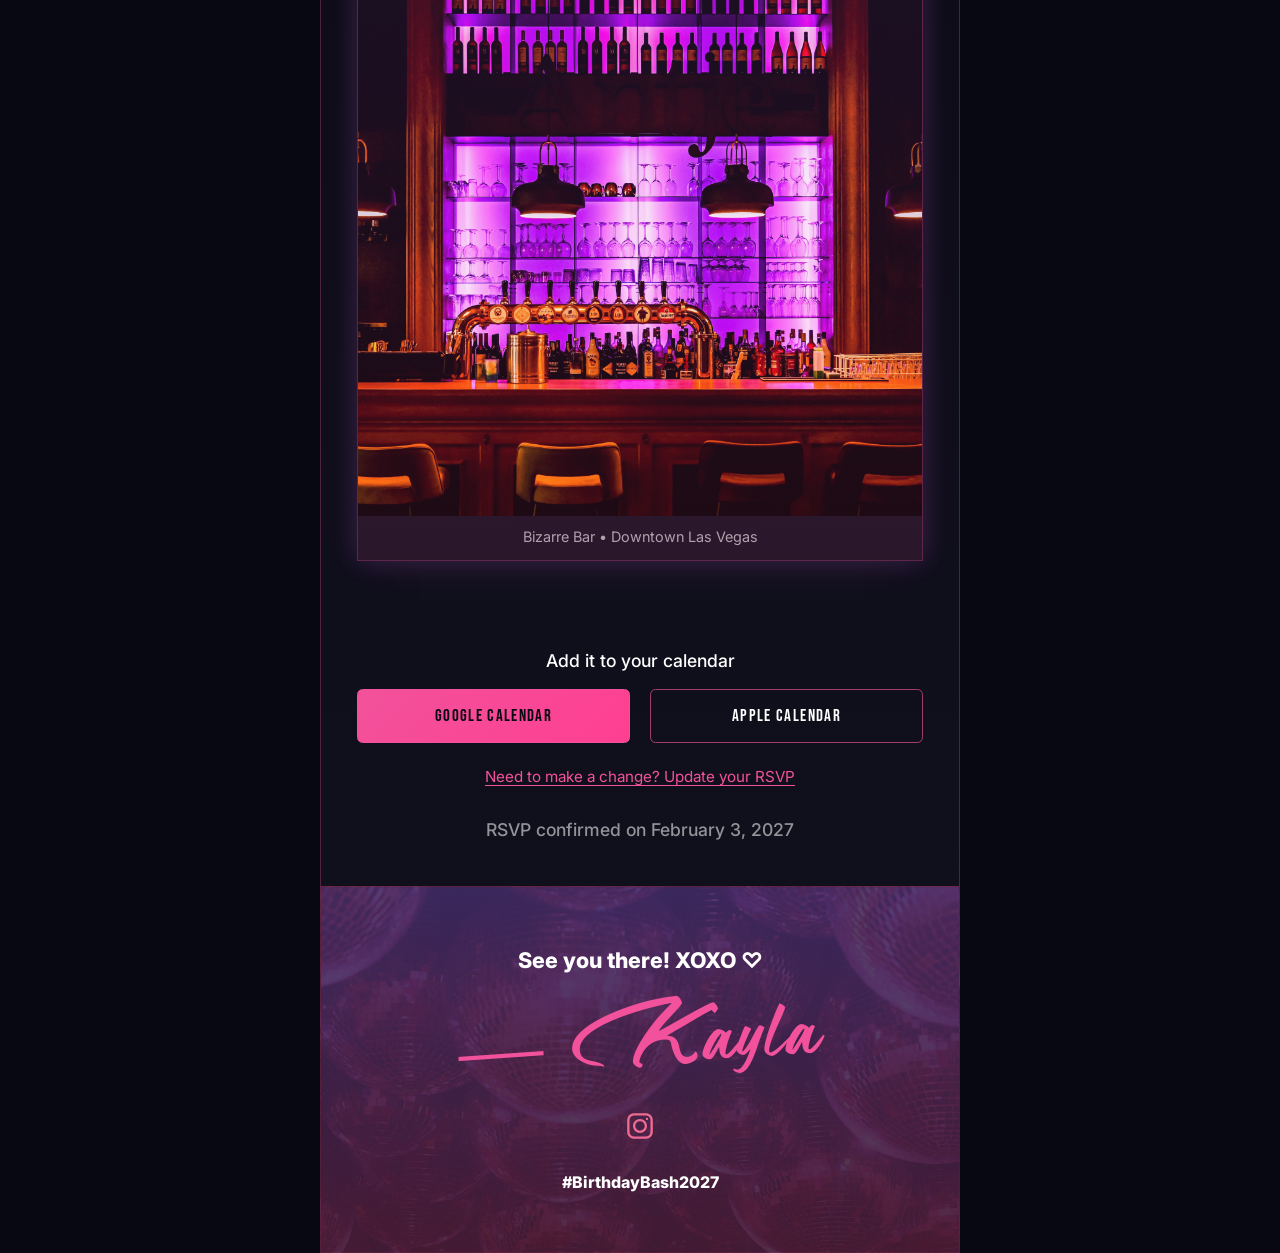
==== commit a67ab288: "Update meta tags for RSVP confirmation email" ====
--- a/email.html
+++ b/email.html
@@ -3,23 +3,17 @@
   <meta charset="UTF-8" />
   <meta name="viewport" content="width=device-width, initial-scale=1.0" />
   <title>Birthday Bash 2027 | Email Mockup</title>
-  <meta name="description" content="Confirmation email mockup for Kayla Lockwood’s 27th Birthday Bash 2027">
+  <meta name="description" content="Preview of the RSVP confirmation email experience designed for Birthday Bash 2027.">
 
-  <meta name="keywords" content="Birthday Bash 2027, Kayla Lockwood, Las Vegas birthday party, 27th birthday, event invitation, RSVP">
+<meta name="keywords" content="Birthday Bash 2027, email design, RSVP confirmation email, event branding, UX email design">
 
-  <meta name="author" content="Kayla Lockwood">
+<meta name="author" content="Kayla Lockwood">
 
-  <meta property="og:title" content="Birthday Bash 2027 | Email Mockup">
-  <meta property="og:description" content="Confirmation email mockup for Kayla Lockwood’s 27th Birthday Bash 2027">
-  <meta property="og:type" content="website">
-  <meta property="og:image" content="./assets/confirmation-email-preview.jpg">
+<meta property="og:title" content="Birthday Bash 2027 | RSVP Confirmation Email"> <meta property="og:description" content="Preview of the RSVP confirmation email experience created for Birthday Bash 2027."> <meta property="og:type" content="website"> <meta property="og:image" content="./assets/confirmation-email-preview.jpg">
 
-  <meta name="twitter:card" content="summary_large_image">
-  <meta name="twitter:title" content="Birthday Bash 2027 Confirmation Email">
-  <meta name="twitter:description" content="Celebrate Kayla Lockwood’s 27th birthday in Las Vegas.">
-  <meta name="twitter:image" content="./assets/birthday-bash-preview.jpg">
+<meta name="twitter:card" content="summary_large_image"> <meta name="twitter:title" content="Birthday Bash 2027 | RSVP Confirmation Email"> <meta name="twitter:description" content="Preview of the RSVP confirmation email experience."> <meta name="twitter:image" content="./assets/confirmation-email-preview.jpg">
 
-  <link rel="icon" href="./assets/sparkle-favicon.svg" type="image/svg+xml">
+<link rel="icon" href="./assets/sparkle-favicon.svg" type="image/svg+xml">
 
   <link rel="preconnect" href="https://fonts.googleapis.com">
   <link rel="preconnect" href="https://fonts.gstatic.com" crossorigin>
--- a/email-style.css
+++ b/email-style.css
@@ -19,20 +19,53 @@
   --white: #ffffff;
 }
 
-* {
+*,
+*::before,
+*::after {
   box-sizing: border-box;
+}
+
+html,
+body {
+  width: 100%;
+  max-width: 100%;
+  min-width: 0;
+  overflow-x: hidden;
 }
 
 body {
   margin: 0;
-background:
-radial-gradient(circle at top, rgba(242, 82, 155, 0.12), transparent 35%),
-var(--black);
-color: var(--white);
-font-family: "Inter", sans-serif;
-}
-
-.sparkle{
+  color: var(--white);
+  font-family: "Inter", sans-serif;
+  background:
+    radial-gradient(circle at top, rgba(242, 82, 155, 0.12), transparent 35%),
+    var(--black);
+}
+
+img {
+  max-width: 100%;
+  height: auto;
+}
+
+/* Shared */
+
+.preheader,
+main,
+.email-footer {
+  width: 100%;
+  max-width: 640px;
+  margin: 0 auto;
+}
+
+.email-hero,
+.confirmation,
+.event-details,
+.calendar-section {
+  width: 100%;
+  max-width: 100%;
+}
+
+.sparkle {
   display: inline-block;
   color: var(--pink);
   font-size: 0.58em;
@@ -45,24 +78,27 @@
     0 0 18px rgba(242, 82, 155, 0.35);
 }
 
+h1,
+h3,
+.email-btn {
+  font-family: "Bebas Neue", sans-serif;
+  letter-spacing: 0.08em;
+}
+
 /* Email Container */
 
 main {
-width: min(100%, 640px);
-margin: 0 auto;
-background:
-radial-gradient(circle at top right, rgba(242, 82, 155, 0.14), transparent 28%),
-linear-gradient(180deg, #080812, #10101d);
-border-left: 1px solid rgba(242, 82, 155, 0.28);
-border-right: 1px solid rgba(242, 82, 155, 0.28);
-overflow: hidden;
+  overflow: hidden;
+  background:
+    radial-gradient(circle at top right, rgba(242, 82, 155, 0.14), transparent 28%),
+    linear-gradient(180deg, #080812, #10101d);
+  border-left: 1px solid rgba(242, 82, 155, 0.28);
+  border-right: 1px solid rgba(242, 82, 155, 0.28);
 }
 
 /* Preheader */
 
 .preheader {
-  width: min(100%, 640px);
-  margin: 0 auto;
   display: flex;
   justify-content: center;
   gap: 1.35rem;
@@ -86,6 +122,7 @@
   place-items: center;
   text-align: center;
   padding: 3rem 1.5rem 4rem;
+  overflow: hidden;
   background:
     linear-gradient(rgba(8, 8, 18, 0.08), rgba(8, 8, 18, 0.68)),
     url("./assets/Purple Vegas.png") center / cover no-repeat;
@@ -94,11 +131,12 @@
 .email-logo {
   position: relative;
   width: fit-content;
+  max-width: 100%;
   margin: 0 auto;
   font-family: "Bebas Neue", sans-serif;
-  text-transform: uppercase;
   line-height: 0.75;
   text-align: left;
+  text-transform: uppercase;
 }
 
 .logo-top {
@@ -116,13 +154,13 @@
   margin-left: 0.23em;
   color: var(--pink);
   font-family: "Bigtimes", cursive;
+  font-size: clamp(6.5rem, 25vw, 10rem);
   font-weight: 400;
   font-synthesis: none;
   -webkit-font-smoothing: antialiased;
-  font-size: clamp(6.5rem, 25vw, 10rem);
   line-height: 0.68;
+  letter-spacing: 0;
   text-transform: none;
-  letter-spacing: 0;
   transform: rotate(-5deg);
   text-shadow:
     0 0 8px rgba(242, 82, 155, 0.7),
@@ -132,7 +170,7 @@
 
 .logo-year {
   position: absolute;
-  right: .43em;
+  right: 0.43em;
   bottom: -0.76em;
   z-index: 1;
   color: var(--lavender);
@@ -143,8 +181,8 @@
 /* Confirmation */
 
 .confirmation {
-padding: 3rem 2rem 1.5rem;
-text-align: center;
+  padding: 3rem 2rem 1.5rem;
+  text-align: center;
 }
 
 .checkmark {
@@ -173,89 +211,82 @@
   stroke-linejoin: round;
 }
 
-h1,
-h3,
-.email-btn {
-font-family: "Bebas Neue", sans-serif;
-letter-spacing: 0.08em;
-}
-
 .confirmation h1 {
-margin: 0;
-color: var(--pink);
-font-size: clamp(3rem, 10vw, 4.5rem);
-text-transform: uppercase;
+  margin: 0;
+  color: var(--pink);
+  font-size: clamp(3rem, 10vw, 4.5rem);
+  text-transform: uppercase;
 }
 
 .confirmation h2 {
-margin: 0.3rem 0 1.5rem;
-color: var(--white);
-font-family: "Inter", sans-serif;
-font-size: 1.45rem;
-letter-spacing: 0;
-font-weight: 500;
+  margin: 0.3rem 0 1.5rem;
+  color: var(--white);
+  font-family: "Inter", sans-serif;
+  font-size: 1.45rem;
+  font-weight: 500;
+  letter-spacing: 0;
 }
 
 .confirmation p {
-max-width: 460px;
-margin: 0 auto;
-font-size: 1.1rem;
+  max-width: 460px;
+  margin: 0 auto;
+  font-size: 1.1rem;
   line-height: 1.75;
 }
 
 .confirmation-id {
-  font-size: .8rem;
-  color: rgba(255,255,255,.55);
+  margin: 2rem auto 0;
+  color: rgba(255, 255, 255, 0.55);
+  font-size: 0.8rem;
+  line-height: 1.35;
   text-align: center;
-  margin-top: 2rem;
 }
 
 /* Event Details */
 
 .event-details {
-padding: 2rem 2.25rem 3rem;
+  padding: 2rem 2.25rem 3rem;
 }
 
 .detail-item {
-display: grid;
-grid-template-columns: 44px 1fr;
-gap: 1rem;
-margin-bottom: 1.65rem;
+  display: grid;
+  grid-template-columns: 44px 1fr;
+  gap: 1rem;
+  margin-bottom: 1.65rem;
   font-size: 1.05rem;
   line-height: 1.5;
 }
 
 .detail-icon {
-width: 38px;
-height: 38px;
-filter:
-drop-shadow(0 0 6px rgba(242, 82, 155, 0.55))
-drop-shadow(0 0 16px rgba(242, 82, 155, 0.3));
+  width: 38px;
+  height: 38px;
+  filter:
+    drop-shadow(0 0 6px rgba(242, 82, 155, 0.55))
+    drop-shadow(0 0 16px rgba(242, 82, 155, 0.3));
 }
 
 .detail-item h3 {
-margin: 0 0 0.25rem;
-color: var(--pink);
-font-size: 1.35rem;
-text-transform: uppercase;
+  margin: 0 0 0.25rem;
+  color: var(--pink);
+  font-size: 1.35rem;
+  text-transform: uppercase;
 }
 
 .detail-item p {
-margin: 0.15rem 0;
-line-height: 1.45;
+  margin: 0.15rem 0;
+  line-height: 1.45;
 }
 
 .detail-item strong {
-color: var(--white);
+  color: var(--white);
 }
 
 .venue-image-wrapper {
   position: relative;
   overflow: hidden;
-  margin-top: 2.75rem;
-
+  width: 100%;
+  margin: 2.75rem auto 0;
   border: 1px solid rgba(242, 82, 155, 0.35);
-
   box-shadow:
     0 0 24px rgba(165, 107, 255, 0.16),
     0 0 40px rgba(242, 82, 155, 0.12);
@@ -265,62 +296,63 @@
   content: "";
   position: absolute;
   inset: 0;
-
+  pointer-events: none;
   background:
-  linear-gradient(
-    rgba(165, 107, 255, 0.16),
-    rgba(242, 82, 155, 0.12)
-  );
-
-  pointer-events: none;
+    linear-gradient(
+      rgba(165, 107, 255, 0.16),
+      rgba(242, 82, 155, 0.12)
+    );
 }
 
 .venue-image {
+  display: block;
   width: 100%;
+}
+
+.venue-caption {
+  margin-top: 0.75rem;
+  color: rgba(255, 255, 255, 0.65);
+  font-size: 0.9rem;
+  text-align: center;
+}
+
+/* Calendar Buttons */
+
+.calendar-section {
+  padding: 1.5rem 2.25rem 2.75rem;
+  text-align: center;
+}
+
+.calendar-section p {
+  font-size: 1.1rem;
+  font-weight: 500;
+}
+
+.calendar-buttons {
+  display: grid;
+  grid-template-columns: 1fr 1fr;
+  gap: 1.25rem;
+  width: 100%;
+  margin: 0 auto;
+}
+
+.email-btn {
   display: block;
-}
-
-.venue-caption {
-  margin-top: .75rem;
-  text-align: center;
-  color: rgba(255,255,255,.65);
-  font-size: .9rem;
-}
-
-/* Calendar Buttons */
-
-.calendar-section {
-padding: 1.5rem 2.25rem 2.75rem;
-text-align: center;
-}
-
-.calendar-section p {
-font-size: 1.1rem;
-  font-weight: 500;
-}
-
-.calendar-buttons {
-display: grid;
-grid-template-columns: 1fr 1fr;
-gap: 1.25rem;
-}
-
-.email-btn {
-display: block;
-padding: 1rem;
-color: var(--black);
-background: linear-gradient(135deg, var(--pink), var(--hot-pink));
-border: 1px solid var(--pink);
-border-radius: 0.35rem;
-text-decoration: none;
-text-transform: uppercase;
-font-size: 1.05rem;
+  width: 100%;
+  padding: 1rem;
+  color: var(--black);
+  background: linear-gradient(135deg, var(--pink), var(--hot-pink));
+  border: 1px solid var(--pink);
+  border-radius: 0.35rem;
+  font-size: 1.05rem;
+  text-decoration: none;
+  text-transform: uppercase;
 }
 
 .email-btn.secondary {
-color: var(--white);
-background: transparent;
-border: 1px solid rgba(242, 82, 155, 0.65);
+  color: var(--white);
+  background: transparent;
+  border: 1px solid rgba(242, 82, 155, 0.65);
 }
 
 .update-rsvp {
@@ -337,41 +369,34 @@
 .email-footer {
   position: relative;
   overflow: hidden;
-  width: min(100%, 640px);
-  margin: 0 auto;
   padding: 3.75rem 2rem;
   text-align: center;
-
+  border: 1px solid rgba(242, 82, 155, 0.28);
+  border-top: 1px solid rgba(242, 82, 155, 0.35);
   background:
     linear-gradient(
-    rgba(8, 8, 18, 0.82),
-    rgba(8, 8, 18, 0.88)
-  ),
-  linear-gradient(
-    rgba(165, 107, 255, 0.12),
-    rgba(242, 82, 155, 0.12)
-  ),
+      rgba(8, 8, 18, 0.82),
+      rgba(8, 8, 18, 0.88)
+    ),
+    linear-gradient(
+      rgba(165, 107, 255, 0.12),
+      rgba(242, 82, 155, 0.12)
+    ),
     url("./assets/pexels-pavel-kuznetsov-2150677419-31266655.jpg");
-
   background-size: cover;
   background-position: center;
-
-  border: 1px solid rgba(242, 82, 155, 0.28);
-  border-top: 1px solid rgba(242, 82, 155, 0.35);
 }
 
 .email-footer::before {
   content: "";
   position: absolute;
   inset: 0;
-
+  pointer-events: none;
   background:
     linear-gradient(
       rgba(165, 107, 255, 0.30),
       rgba(242, 82, 155, 0.22)
     );
-
-  pointer-events: none;
 }
 
 .email-footer > * {
@@ -386,19 +411,19 @@
   gap: 1.5rem;
   margin: 0 0 2.5rem;
   color: var(--white);
+  font-size: 1.35rem;
   font-weight: 800;
-  font-size: 1.35rem;
 }
 
 .script-text {
+  color: var(--pink);
   font-family: "Bigtimes", cursive;
-  color: var(--pink);
   font-size: clamp(3.25rem, 12vw, 5.25rem);
-  line-height: 0.9;
-  letter-spacing: 0;
   font-weight: 400;
   font-synthesis: none;
   -webkit-font-smoothing: antialiased;
+  line-height: 0.9;
+  letter-spacing: 0;
   transform: rotate(-4deg);
 }
 
@@ -421,7 +446,7 @@
 .social-links img {
   width: 28px;
   height: 28px;
-
+  opacity: 0.95;
   filter:
     brightness(0)
     saturate(100%)
@@ -431,34 +456,15 @@
     hue-rotate(303deg)
     brightness(101%)
     contrast(94%);
-
-  opacity: .95;
-}
-
-
-/* Responsive Refinements */
-
-img {
-  max-width: 100%;
-  height: auto;
-}
-
-body {
-  min-width: 320px;
-}
-
-.preheader,
-main,
-.email-footer {
-  width: min(100%, 640px);
-}
-
-/* Tablet / narrow email preview */
+}
+
+/* Tablet / Narrow Email Preview */
+
 @media (max-width: 640px) {
   .preheader {
-    font-size: 0.85rem;
     gap: 0.9rem;
     padding: 0.8rem 0.75rem;
+    font-size: 0.85rem;
   }
 
   .email-hero {
@@ -471,14 +477,14 @@
   }
 
   .logo-script {
+    margin-left: 0.2em;
     font-size: clamp(4.75rem, 19vw, 7rem);
-    margin-left: 0.2em;
   }
 
   .logo-year {
-    font-size: clamp(1.8rem, 6vw, 3rem);
     right: 0.45em;
     bottom: -0.72em;
+    font-size: clamp(1.8rem, 6vw, 3rem);
   }
 
   .confirmation {
@@ -508,16 +514,32 @@
     gap: 0.9rem;
   }
 
+  .update-rsvp {
+    display: block;
+    max-width: 280px;
+    margin: 1.5rem auto 0;
+    text-align: center;
+  }
+
+  .confirmation-id {
+    max-width: 280px;
+  }
+
+  .confirmation-id span {
+    display: block;
+  }
+
   .email-footer {
     padding: 3rem 1.5rem;
   }
 }
 
-/* Small phones */
+/* Small Phones */
+
 @media (max-width: 420px) {
   .preheader {
+    gap: 0.65rem;
     font-size: 0.78rem;
-    gap: 0.65rem;
   }
 
   .email-hero {
@@ -529,15 +551,15 @@
   }
 
   .logo-script {
-    font-size: clamp(4rem, 20vw, 5.25rem);
     margin-top: -0.16em;
     margin-left: 0.18em;
+    font-size: clamp(4rem, 20vw, 5.25rem);
   }
 
   .logo-year {
-    font-size: clamp(1.5rem, 7vw, 2.25rem);
     right: 0.45em;
     bottom: -0.7em;
+    font-size: clamp(1.5rem, 7vw, 2.25rem);
   }
 
   .checkmark {
@@ -566,8 +588,8 @@
   }
 
   .email-btn {
+    padding: 0.9rem;
     font-size: 0.95rem;
-    padding: 0.9rem;
   }
 
   .script-text {
@@ -575,11 +597,29 @@
   }
 }
 
-/* Extra tiny phones */
+/* Extra Tiny Phones */
+
 @media (max-width: 320px) {
   .preheader {
     flex-wrap: wrap;
     row-gap: 0.35rem;
+    padding-left: 0.5rem;
+    padding-right: 0.5rem;
+  }
+
+  main,
+  .email-footer {
+    border-left: none;
+    border-right: none;
+  }
+
+  .email-hero,
+  .confirmation,
+  .event-details,
+  .calendar-section,
+  .email-footer {
+    padding-left: 1rem;
+    padding-right: 1rem;
   }
 
   .logo-top {
@@ -587,72 +627,18 @@
   }
 
   .logo-script {
-    font-size: 3.65rem;
-  }
-
-  .confirmation h1 {
-    font-size: 2.5rem;
-  }
-
-  .event-details,
-  .calendar-section,
-  .confirmation {
-    padding-left: 1.1rem;
-    padding-right: 1.1rem;
-  }
-}
-
-html,
-body {
-  width: 100%;
-  max-width: 100%;
-  overflow-x: hidden;
-}
-
-.preheader,
-main,
-.email-footer {
-  width: 100%;
-  max-width: 640px;
-}
-
-.email-logo,
-.logo-top,
-.logo-script,
-.logo-year,
-.script-text,
-.footer-signoff,
-.update-rsvp,
-.confirmation-id {
-  max-width: 100%;
-}
-
-.calendar-section {
-  text-align: center;
-}
-
-.calendar-buttons {
-  display: grid;
-  grid-template-columns: 1fr;
-  gap: 1rem;
-
-  width: 100%;
-  max-width: 300px;
-  margin: 0 auto;
-}
-
-.email-btn {
-  width: 100%;
-}
-
-.venue-image-wrapper {
-  width: 100%;
-  max-width: 100%;
-  margin: 2.75rem auto 0;
-}
-
-.venue-image {
-  display: block;
-  width: 100%;
-  height: auto;
-}
+    font-size: 3.35rem;
+    margin-left: 0.12em;
+    transform: rotate(-5deg) scale(0.9);
+    transform-origin: center;
+  }
+
+  .logo-year {
+    right: 0.25em;
+  }
+
+  .detail-item {
+    grid-template-columns: 30px 1fr;
+    gap: 0.65rem;
+  }
+}
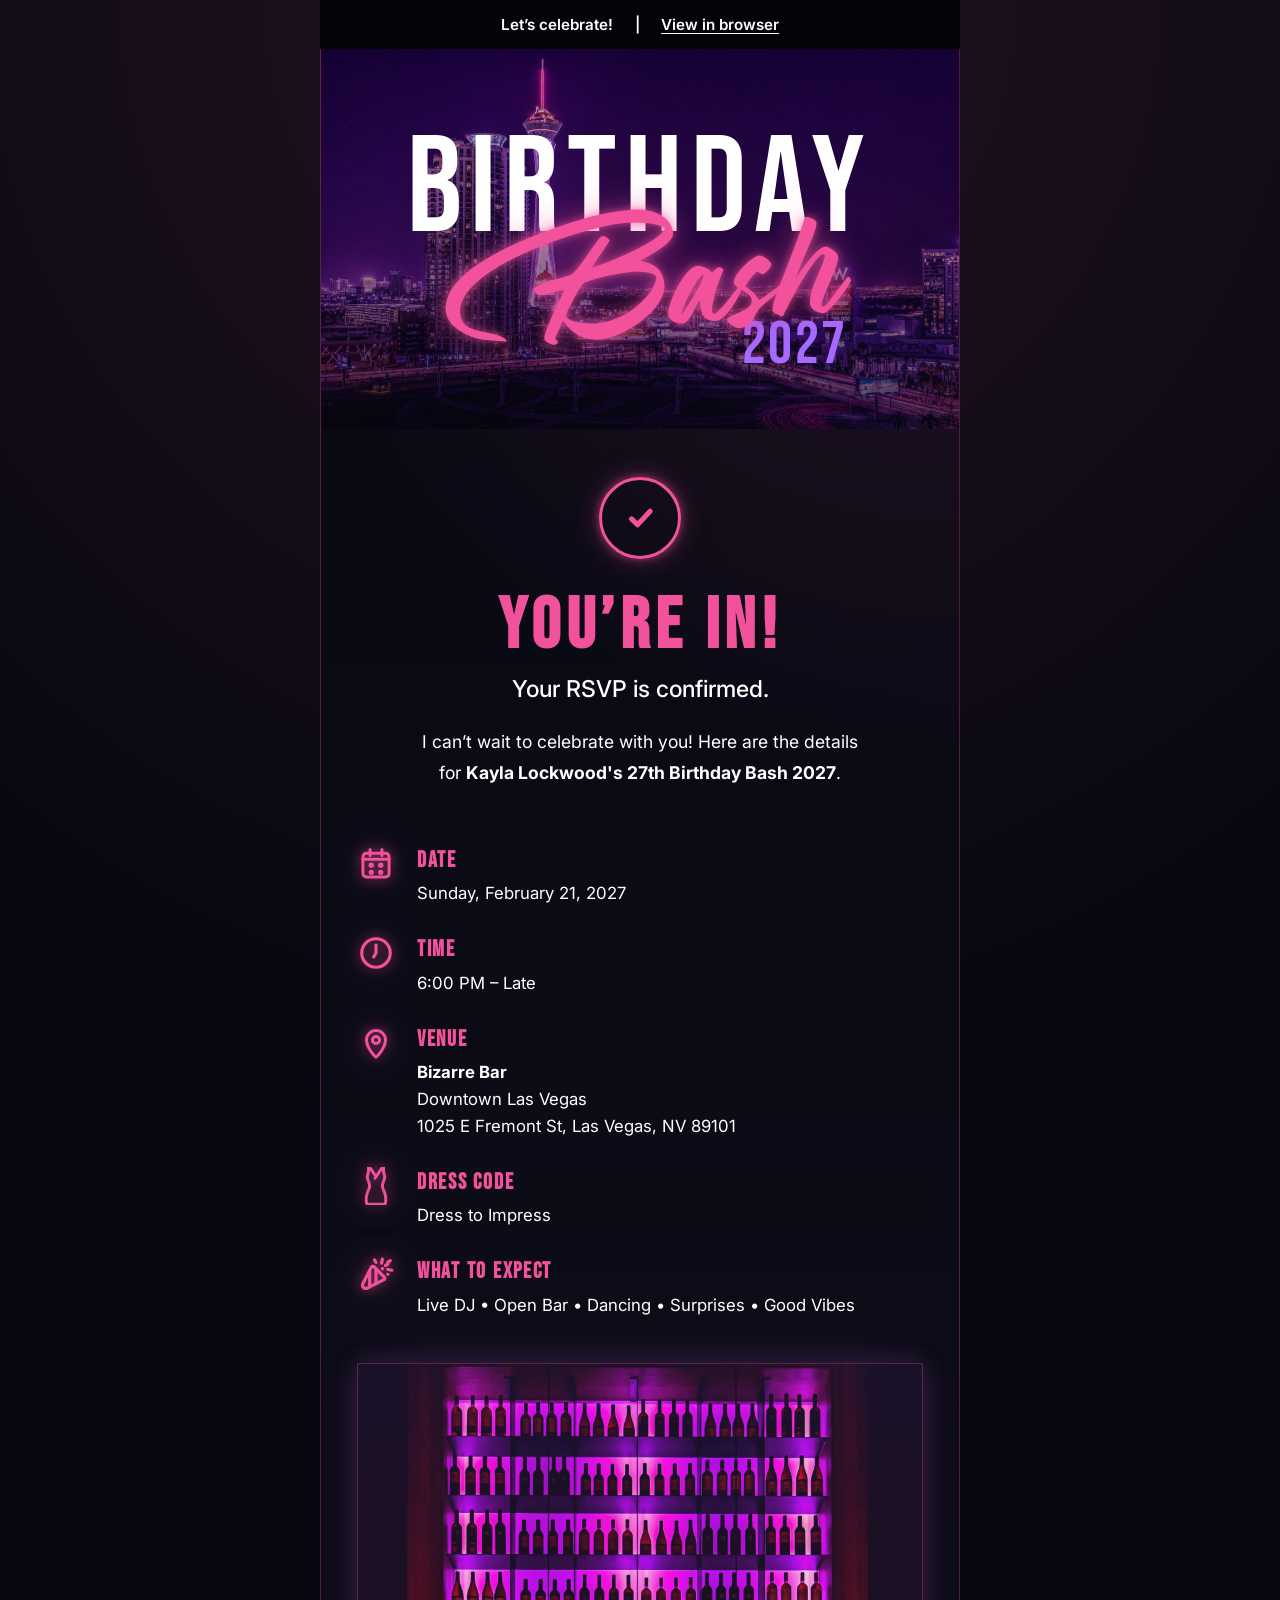
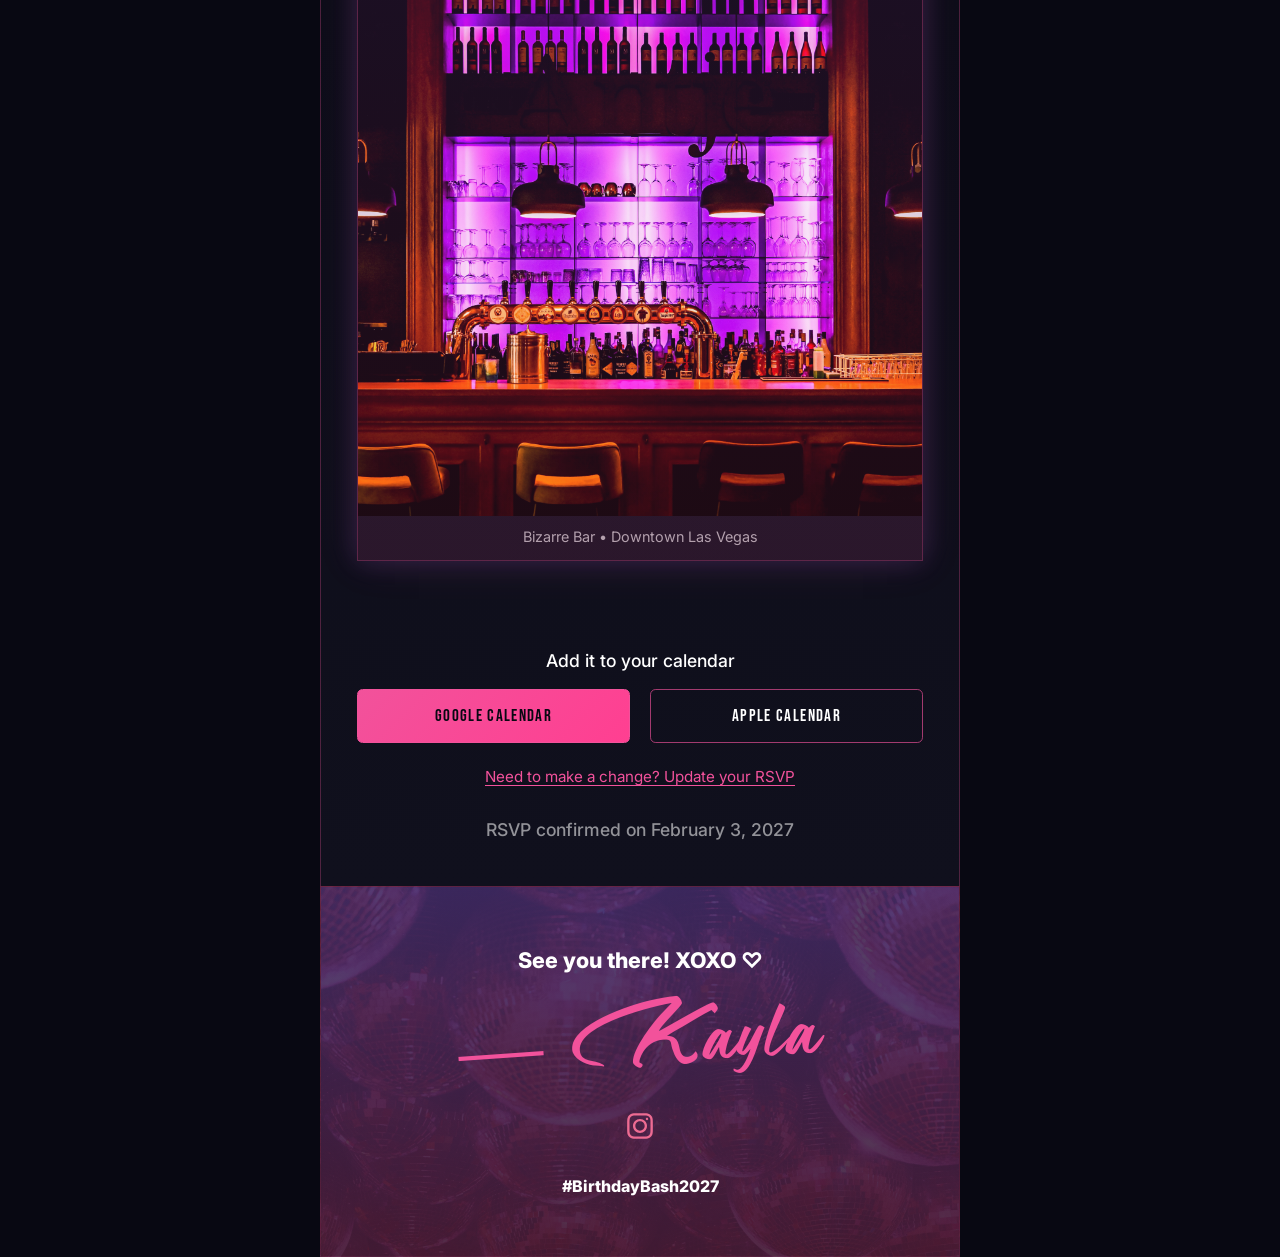
==== commit 1b2ec6a2: "Add DOCTYPE declaration to email.html" ====
--- a/email.html
+++ b/email.html
@@ -1,85 +1,111 @@
-<html>
-<head>
-  <meta charset="UTF-8" />
-  <meta name="viewport" content="width=device-width, initial-scale=1.0" />
-  <title>Birthday Bash 2027 | Email Mockup</title>
-  <meta name="description" content="Preview of the RSVP confirmation email experience designed for Birthday Bash 2027.">
-
-<meta name="keywords" content="Birthday Bash 2027, email design, RSVP confirmation email, event branding, UX email design">
-
-<meta name="author" content="Kayla Lockwood">
-
-<meta property="og:title" content="Birthday Bash 2027 | RSVP Confirmation Email"> <meta property="og:description" content="Preview of the RSVP confirmation email experience created for Birthday Bash 2027."> <meta property="og:type" content="website"> <meta property="og:image" content="./assets/confirmation-email-preview.jpg">
-
-<meta name="twitter:card" content="summary_large_image"> <meta name="twitter:title" content="Birthday Bash 2027 | RSVP Confirmation Email"> <meta name="twitter:description" content="Preview of the RSVP confirmation email experience."> <meta name="twitter:image" content="./assets/confirmation-email-preview.jpg">
-
-<link rel="icon" href="./assets/sparkle-favicon.svg" type="image/svg+xml">
-
-  <link rel="preconnect" href="https://fonts.googleapis.com">
-  <link rel="preconnect" href="https://fonts.gstatic.com" crossorigin>
-  <link rel="stylesheet" href="email-style.css" />
-</head>
-
-<body>
-  <div class="preheader"> <span>Let’s celebrate!</span> <span>|</span> <a href="#">View in browser</a> </div>
-
-  <main>
-    <section class="email-hero"> <div class="email-logo"> <span class="logo-top">Birthday</span> <span class="logo-script">Bash</span> <span class="logo-year">2027</span> </div> </section>
-
-    <section class="confirmation"> <div class="checkmark" aria-hidden="true">
-  <svg viewBox="0 0 64 64">
-    <path d="M22 33L29 40L44 24" />
-  </svg>
-</div> <h1>You’re In!</h1> <h2>Your RSVP is confirmed.</h2> <p> I can’t wait to celebrate with you! Here are the details for <strong>Kayla Lockwood's 27th Birthday Bash 2027</strong>. </p> </section>
-
-    <section class="event-details"> <div class="detail-item"> <img src="./assets/calendar.svg" class="detail-icon" alt="calendar icon"> <div> <h3>Date</h3> <p>Sunday, February 21, 2027</p> </div> </div>
-
-        <div class="detail-item"> <img src="./assets/clock-seven-svgrepo-com.svg" class="detail-icon" alt="clock icon"> <div> <h3>Time</h3> <p>6:00 PM – Late</p> </div> </div>
-
-        <div class="detail-item"> <img src="./assets/location.svg" class="detail-icon" alt="location icon"> <div> <h3>Venue</h3> <p><strong>Bizarre Bar</strong></p> <p>Downtown Las Vegas</p> <p>1025 E Fremont St, Las Vegas, NV 89101</p> </div> </div>
-        
-      <div class="detail-item"> <img src="./assets/dress-6-svgrepo-com.svg" class="detail-icon" alt="dress icon"> <div> <h3>Dress Code</h3> <p>Dress to Impress</p> </div> </div>
-
-        <div class="detail-item"> <img src="./assets/party-svgrepo-com.svg" class="detail-icon" alt="party icon"> <div> <h3>What to Expect</h3> <p>Live DJ • Open Bar • Dancing • Surprises • Good Vibes</p> </div> </div>
-
-      <div class="venue-image-wrapper">
-  <img class="venue-image" src="./assets/pexels-lorna-pauli-1320744316-29005334.jpg" alt="Bar top with shelves of bottles">
-        <p class="venue-caption">
-  Bizarre Bar • Downtown Las Vegas
-</p>
-</div>
-    </section>
-
-    <section class="calendar-section">
-  <p>Add it to your calendar</p>
-
-  <div class="calendar-buttons">
-    <a href="#" class="email-btn">Google Calendar</a>
-    <a href="#" class="email-btn secondary">Apple Calendar</a>
-  </div>
-
-  <a href="#" class="update-rsvp">
-    Need to make a change? Update your RSVP
-  </a>
-
-      <p class="confirmation-id">
-  RSVP confirmed on <span>February 3, 2027</span>
-</p>
-</section>
-  </main>
-  <footer class="email-footer">
-    <p class="footer-signoff">
-      See you there! XOXO ♡
-      <span class="script-text">— Kayla</span>
-    </p>
-
-    <div class="social-links">
-  <a href="https://instagram.com/social.sin" target="_blank">
-    <img src="./assets/instagram-svgrepo-com.svg" alt="Instagram  icon">
-  </a>
-</div>
-    
-    <p>#BirthdayBash2027</p>
-  </footer>
-</body>
+<!DOCTYPE html>
+<html lang="en">
+   <head>
+      <meta charset="UTF-8" />
+      <meta name="viewport" content="width=device-width, initial-scale=1.0" />
+      <title>Birthday Bash 2027 | Email Mockup</title>
+      <meta name="description" content="Preview of the RSVP confirmation email experience designed for Birthday Bash 2027.">
+      <meta name="keywords" content="Birthday Bash 2027, email design, RSVP confirmation email, event branding, UX email design">
+      <meta name="author" content="Kayla Lockwood">
+      <meta property="og:title" content="Birthday Bash 2027 | RSVP Confirmation Email">
+      <meta property="og:description" content="Preview of the RSVP confirmation email experience created for Birthday Bash 2027.">
+      <meta property="og:type" content="website">
+      <meta property="og:image" content="./assets/confirmation-email-preview.jpg">
+      <meta name="twitter:card" content="summary_large_image">
+      <meta name="twitter:title" content="Birthday Bash 2027 | RSVP Confirmation Email">
+      <meta name="twitter:description" content="Preview of the RSVP confirmation email experience.">
+      <meta name="twitter:image" content="./assets/confirmation-email-preview.jpg">
+      <link rel="icon" href="./assets/sparkle-favicon.svg" type="image/svg+xml">
+      <link rel="preconnect" href="https://fonts.googleapis.com">
+      <link rel="preconnect" href="https://fonts.gstatic.com" crossorigin>
+      <link rel="stylesheet" href="email-style.css" />
+   </head>
+   <body>
+      <div class="preheader"> <span>Let’s celebrate!</span> <span>|</span> <a href="#">View in browser</a> </div>
+      <main>
+         <section class="email-hero">
+            <div class="email-logo"> <span class="logo-top">Birthday</span> <span class="logo-script">Bash</span> <span class="logo-year">2027</span> </div>
+         </section>
+         <section class="confirmation">
+            <div class="checkmark" aria-hidden="true">
+               <svg viewBox="0 0 64 64">
+                  <path d="M22 33L29 40L44 24" />
+               </svg>
+            </div>
+            <h1>You’re In!</h1>
+            <h2>Your RSVP is confirmed.</h2>
+            <p> I can’t wait to celebrate with you! Here are the details for <strong>Kayla Lockwood's 27th Birthday Bash 2027</strong>. </p>
+         </section>
+         <section class="event-details">
+            <div class="detail-item">
+               <img src="./assets/calendar.svg" class="detail-icon" alt="calendar icon"> 
+               <div>
+                  <h3>Date</h3>
+                  <p>Sunday, February 21, 2027</p>
+               </div>
+            </div>
+            <div class="detail-item">
+               <img src="./assets/clock-seven-svgrepo-com.svg" class="detail-icon" alt="clock icon"> 
+               <div>
+                  <h3>Time</h3>
+                  <p>6:00 PM – Late</p>
+               </div>
+            </div>
+            <div class="detail-item">
+               <img src="./assets/location.svg" class="detail-icon" alt="location icon"> 
+               <div>
+                  <h3>Venue</h3>
+                  <p><strong>Bizarre Bar</strong></p>
+                  <p>Downtown Las Vegas</p>
+                  <p>1025 E Fremont St, Las Vegas, NV 89101</p>
+               </div>
+            </div>
+            <div class="detail-item">
+               <img src="./assets/dress-6-svgrepo-com.svg" class="detail-icon" alt="dress icon"> 
+               <div>
+                  <h3>Dress Code</h3>
+                  <p>Dress to Impress</p>
+               </div>
+            </div>
+            <div class="detail-item">
+               <img src="./assets/party-svgrepo-com.svg" class="detail-icon" alt="party icon"> 
+               <div>
+                  <h3>What to Expect</h3>
+                  <p>Live DJ • Open Bar • Dancing • Surprises • Good Vibes</p>
+               </div>
+            </div>
+            <div class="venue-image-wrapper">
+               <img class="venue-image" src="./assets/pexels-lorna-pauli-1320744316-29005334.jpg" alt="Bar top with shelves of bottles">
+               <p class="venue-caption">
+                  Bizarre Bar • Downtown Las Vegas
+               </p>
+            </div>
+         </section>
+         <section class="calendar-section">
+            <p>Add it to your calendar</p>
+            <div class="calendar-buttons">
+               <a href="#" class="email-btn">Google Calendar</a>
+               <a href="#" class="email-btn secondary">Apple Calendar</a>
+            </div>
+            <a href="#" class="update-rsvp">
+            Need to make a change? Update your RSVP
+            </a>
+            <p class="confirmation-id">
+               RSVP confirmed on <span>February 3, 2027</span>
+            </p>
+         </section>
+      </main>
+      <footer class="email-footer">
+         <p class="footer-signoff">
+            See you there! XOXO ♡
+            <span class="script-text">— Kayla</span>
+         </p>
+         <div class="social-links">
+            <a href="https://instagram.com/social.sin" target="_blank">
+            <img src="./assets/instagram-svgrepo-com.svg" alt="Instagram  icon">
+            </a>
+         </div>
+         <p>#BirthdayBash2027</p>
+      </footer>
+   </body>
 </html>
